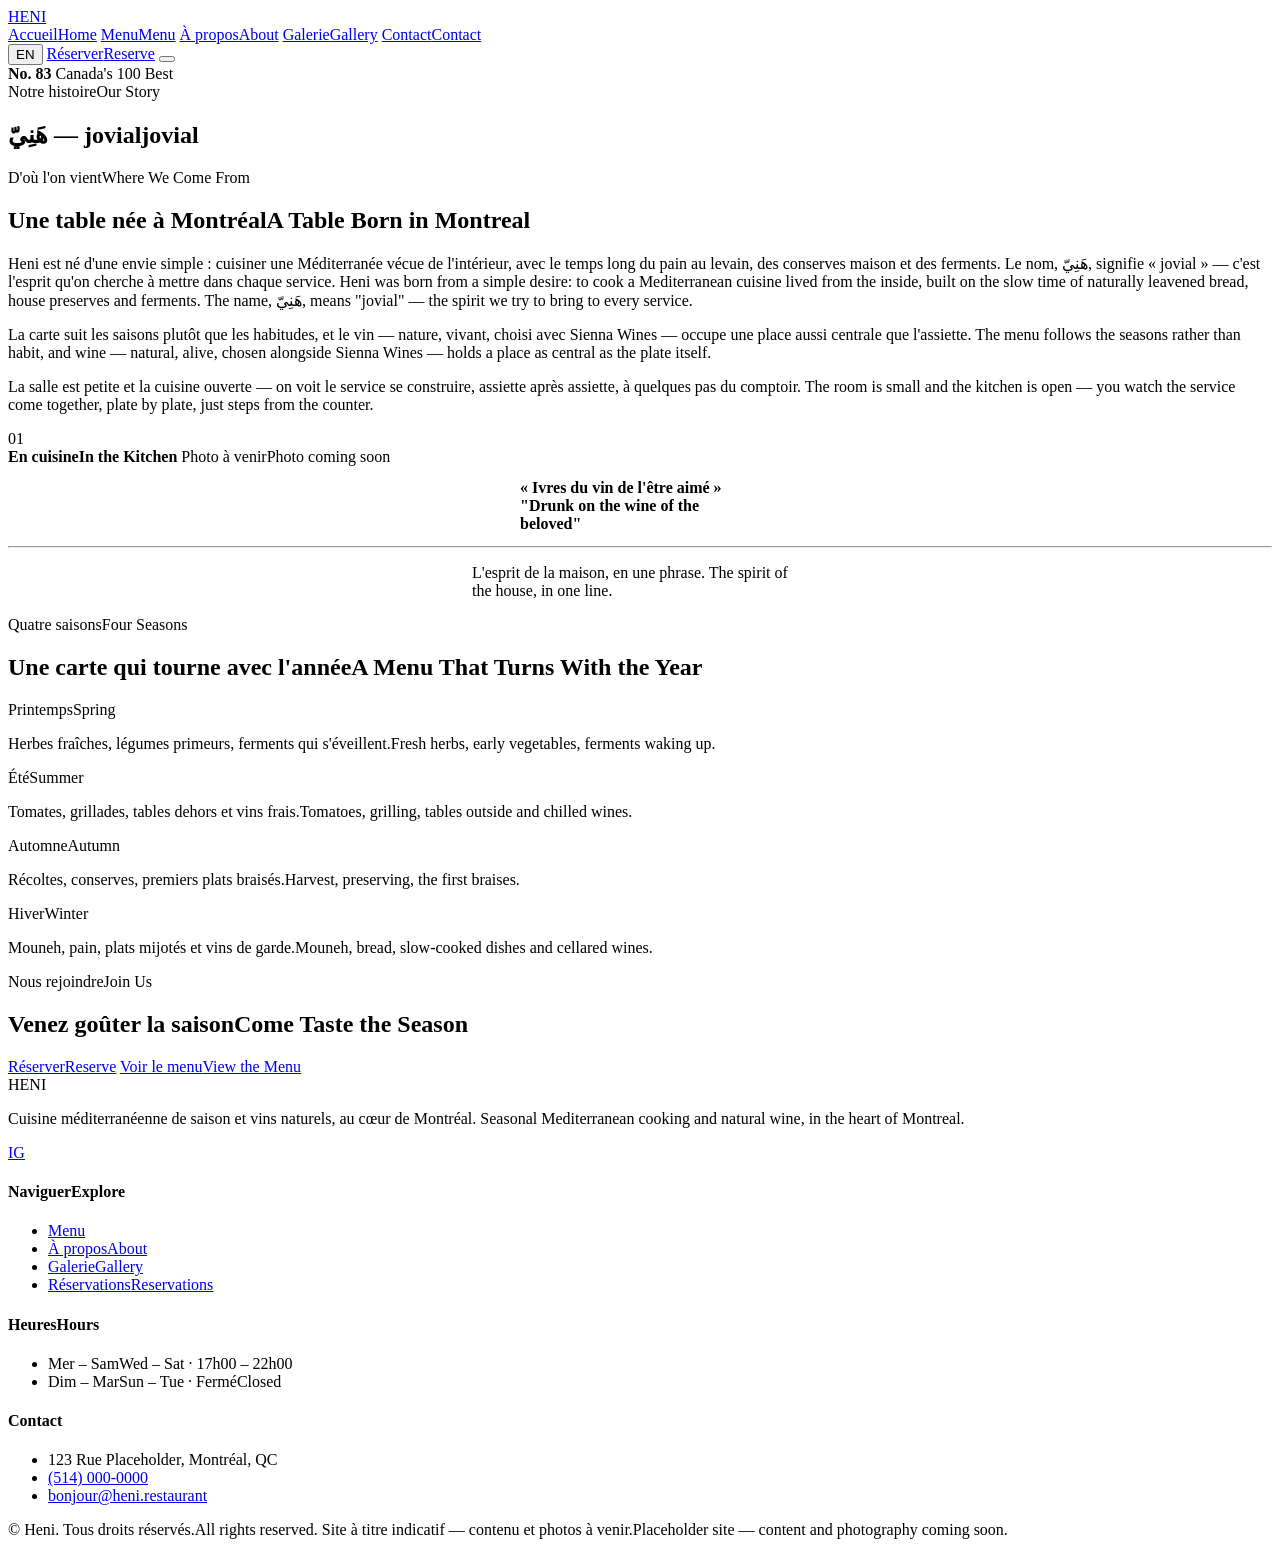
==== about.html @ fc8d8a22 "Add files via upload" ====
<!doctype html>
<html lang="fr">
<head>
  <meta charset="UTF-8" />
  <meta name="viewport" content="width=device-width, initial-scale=1" />
  <title>À propos — Heni</title>
  <meta name="description" content="L'histoire de Heni : &#x200E;هَنِيّ, jovial. Une cuisine méditerranéenne de saison née à Montréal." />
  <link rel="preconnect" href="https://fonts.googleapis.com" />
  <link rel="preconnect" href="https://fonts.gstatic.com" crossorigin />
  <link href="https://fonts.googleapis.com/css2?family=Bodoni+Moda:ital,wght@0,400;0,500;0,600;1,400&family=Jost:wght@300;400;500;600&display=swap" rel="stylesheet" />
  <link rel="stylesheet" href="assets/css/style.css" />
</head>
<body data-title-fr="À propos — Heni" data-title-en="About — Heni">

  <header class="site-header">
    <div class="container header-inner">
      <a href="index.html" class="logo">HENI</a>
      <nav class="main-nav" id="main-nav">
        <a href="index.html"><span class="t-fr">Accueil</span><span class="t-en">Home</span></a>
        <a href="menu.html"><span class="t-fr">Menu</span><span class="t-en">Menu</span></a>
        <a href="about.html" class="is-active"><span class="t-fr">À propos</span><span class="t-en">About</span></a>
        <a href="gallery.html"><span class="t-fr">Galerie</span><span class="t-en">Gallery</span></a>
        <a href="contact.html"><span class="t-fr">Contact</span><span class="t-en">Contact</span></a>
      </nav>
      <div class="header-actions">
        <button class="lang-toggle" id="lang-toggle" type="button">EN</button>
        <a href="reservations.html" class="btn btn-primary"><span class="t-fr">Réserver</span><span class="t-en">Reserve</span></a>
        <button class="nav-toggle" id="nav-toggle" type="button" aria-label="Menu" aria-expanded="false">
          <span></span><span></span><span></span>
        </button>
      </div>
    </div>
  </header>

  <main>
    <section class="section--dark section--tight" style="padding-top: calc(var(--header-h) + 2rem);">
      <div class="container section-head--center">
        <div class="badge-row">
          <span class="badge"><strong>No. 83</strong> Canada's 100 Best</span>
        </div>
        <span class="eyebrow"><span class="t-fr">Notre histoire</span><span class="t-en">Our Story</span></span>
        <h1>&#x200E;هَنِيّ — <span class="t-fr">jovial</span><span class="t-en">jovial</span></h1>
      </div>
    </section>

    <section class="section">
      <div class="container split">
        <div>
          <span class="eyebrow"><span class="t-fr">D'où l'on vient</span><span class="t-en">Where We Come From</span></span>
          <h2><span class="t-fr">Une table née à Montréal</span><span class="t-en">A Table Born in Montreal</span></h2>
          <p>
            <span class="t-fr">Heni est né d'une envie simple : cuisiner une Méditerranée vécue de l'intérieur, avec le temps long du pain au levain, des conserves maison et des ferments. Le nom, &#x200E;هَنِيّ, signifie « jovial » — c'est l'esprit qu'on cherche à mettre dans chaque service.</span>
            <span class="t-en">Heni was born from a simple desire: to cook a Mediterranean cuisine lived from the inside, built on the slow time of naturally leavened bread, house preserves and ferments. The name, &#x200E;هَنِيّ, means "jovial" — the spirit we try to bring to every service.</span>
          </p>
          <p>
            <span class="t-fr">La carte suit les saisons plutôt que les habitudes, et le vin — nature, vivant, choisi avec Sienna Wines — occupe une place aussi centrale que l'assiette.</span>
            <span class="t-en">The menu follows the seasons rather than habit, and wine — natural, alive, chosen alongside Sienna Wines — holds a place as central as the plate itself.</span>
          </p>
          <p>
            <span class="t-fr">La salle est petite et la cuisine ouverte — on voit le service se construire, assiette après assiette, à quelques pas du comptoir.</span>
            <span class="t-en">The room is small and the kitchen is open — you watch the service come together, plate by plate, just steps from the counter.</span>
          </p>
        </div>
        <div class="ph ph--green" style="--ph-ratio: 4/5;">
          <span class="ph-tag">01</span>
          <div class="ph-label">
            <strong><span class="t-fr">En cuisine</span><span class="t-en">In the Kitchen</span></strong>
            <span class="t-fr">Photo à venir</span><span class="t-en">Photo coming soon</span>
          </div>
        </div>
      </div>
    </section>

    <section class="section section--green">
      <div class="container section-head--center">
        <h2 style="font-size: var(--step-3); max-width: 30ch; margin-inline:auto;">
          <span class="t-fr">«&nbsp;Ivres du vin de l'être aimé&nbsp;»</span>
          <span class="t-en">"Drunk on the wine of the beloved"</span>
        </h2>
        <hr class="divider divider--center" />
        <p style="max-width: 42ch; margin-inline:auto; color: var(--color-text-on-dark-muted);">
          <span class="t-fr">L'esprit de la maison, en une phrase.</span>
          <span class="t-en">The spirit of the house, in one line.</span>
        </p>
      </div>
    </section>

    <section class="section">
      <div class="container">
        <div class="section-head section-head--center">
          <span class="eyebrow"><span class="t-fr">Quatre saisons</span><span class="t-en">Four Seasons</span></span>
          <h2><span class="t-fr">Une carte qui tourne avec l'année</span><span class="t-en">A Menu That Turns With the Year</span></h2>
        </div>
        <div class="grid grid-4">
          <div class="pillar">
            <span class="eyebrow"><span class="t-fr">Printemps</span><span class="t-en">Spring</span></span>
            <p class="menu-item-desc"><span class="t-fr">Herbes fraîches, légumes primeurs, ferments qui s'éveillent.</span><span class="t-en">Fresh herbs, early vegetables, ferments waking up.</span></p>
          </div>
          <div class="pillar">
            <span class="eyebrow"><span class="t-fr">Été</span><span class="t-en">Summer</span></span>
            <p class="menu-item-desc"><span class="t-fr">Tomates, grillades, tables dehors et vins frais.</span><span class="t-en">Tomatoes, grilling, tables outside and chilled wines.</span></p>
          </div>
          <div class="pillar">
            <span class="eyebrow"><span class="t-fr">Automne</span><span class="t-en">Autumn</span></span>
            <p class="menu-item-desc"><span class="t-fr">Récoltes, conserves, premiers plats braisés.</span><span class="t-en">Harvest, preserving, the first braises.</span></p>
          </div>
          <div class="pillar">
            <span class="eyebrow"><span class="t-fr">Hiver</span><span class="t-en">Winter</span></span>
            <p class="menu-item-desc"><span class="t-fr">Mouneh, pain, plats mijotés et vins de garde.</span><span class="t-en">Mouneh, bread, slow-cooked dishes and cellared wines.</span></p>
          </div>
        </div>
      </div>
    </section>

    <section class="section section--dark">
      <div class="container section-head--center">
        <span class="eyebrow"><span class="t-fr">Nous rejoindre</span><span class="t-en">Join Us</span></span>
        <h2><span class="t-fr">Venez goûter la saison</span><span class="t-en">Come Taste the Season</span></h2>
        <div class="hero-actions">
          <a href="reservations.html" class="btn btn-primary"><span class="t-fr">Réserver</span><span class="t-en">Reserve</span></a>
          <a href="menu.html" class="btn btn-outline"><span class="t-fr">Voir le menu</span><span class="t-en">View the Menu</span></a>
        </div>
      </div>
    </section>
  </main>

  <footer class="site-footer">
    <div class="container">
      <div class="footer-grid">
        <div>
          <div class="footer-logo">HENI</div>
          <p class="footer-tagline">
            <span class="t-fr">Cuisine méditerranéenne de saison et vins naturels, au cœur de Montréal.</span>
            <span class="t-en">Seasonal Mediterranean cooking and natural wine, in the heart of Montreal.</span>
          </p>
          <div class="social-row">
            <a href="https://instagram.com/heni.restaurant" target="_blank" rel="noopener" aria-label="Instagram">IG</a>
          </div>
        </div>
        <div class="footer-col">
          <h4><span class="t-fr">Naviguer</span><span class="t-en">Explore</span></h4>
          <ul>
            <li><a href="menu.html">Menu</a></li>
            <li><a href="about.html"><span class="t-fr">À propos</span><span class="t-en">About</span></a></li>
            <li><a href="gallery.html"><span class="t-fr">Galerie</span><span class="t-en">Gallery</span></a></li>
            <li><a href="reservations.html"><span class="t-fr">Réservations</span><span class="t-en">Reservations</span></a></li>
          </ul>
        </div>
        <div class="footer-col">
          <h4><span class="t-fr">Heures</span><span class="t-en">Hours</span></h4>
          <ul>
            <li><span class="t-fr">Mer – Sam</span><span class="t-en">Wed – Sat</span> · 17h00 – 22h00</li>
            <li><span class="t-fr">Dim – Mar</span><span class="t-en">Sun – Tue</span> · <span class="t-fr">Fermé</span><span class="t-en">Closed</span></li>
          </ul>
        </div>
        <div class="footer-col">
          <h4>Contact</h4>
          <ul>
            <li>123 Rue Placeholder, Montréal, QC</li>
            <li><a href="tel:+15140000000">(514) 000-0000</a></li>
            <li><a href="mailto:bonjour@heni.restaurant">bonjour@heni.restaurant</a></li>
          </ul>
        </div>
      </div>
      <div class="footer-bottom">
        <span>&copy; <span id="footer-year"></span> Heni. <span class="t-fr">Tous droits réservés.</span><span class="t-en">All rights reserved.</span></span>
        <span><span class="t-fr">Site à titre indicatif — contenu et photos à venir.</span><span class="t-en">Placeholder site — content and photography coming soon.</span></span>
      </div>
    </div>
  </footer>

  <script src="assets/js/main.js"></script>
</body>
</html>
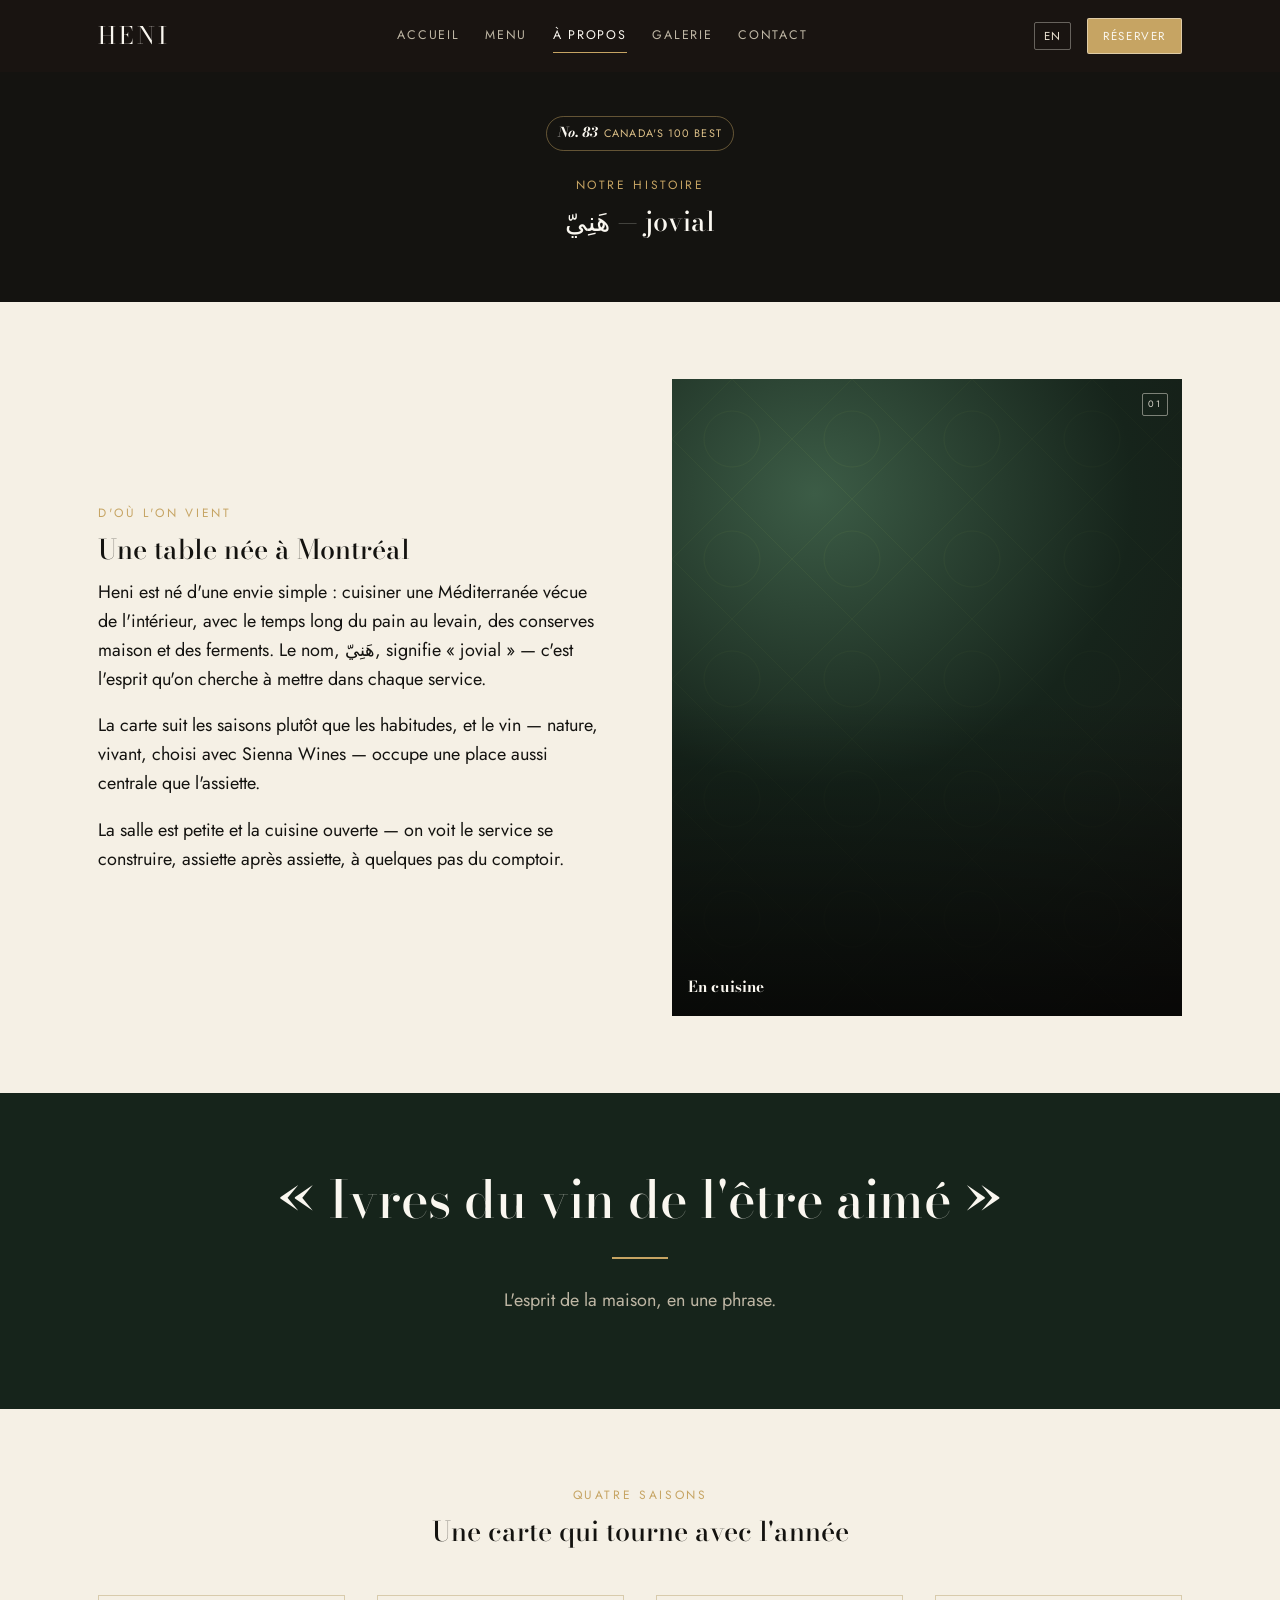
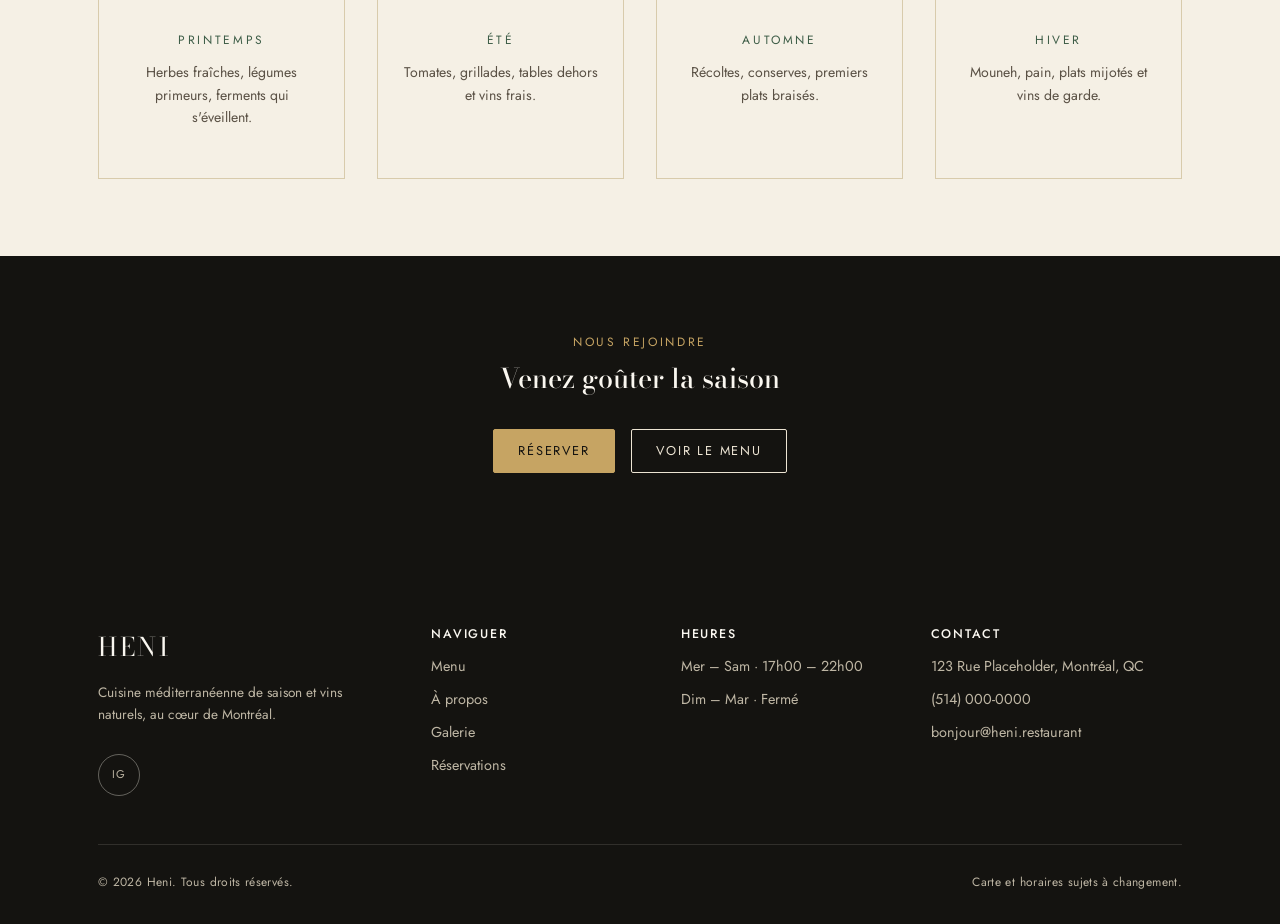
==== commit ed1db881: "Fix stylesheet path and wire real photography into every image slot The pages linked assets/css/styl" ====
--- a/about.html
+++ b/about.html
@@ -62,10 +62,13 @@
           </p>
         </div>
         <div class="ph ph--green" style="--ph-ratio: 4/5;">
+          <img src="assets/img/kitchen.jpg" alt="La cuisine ouverte de Heni"
+               data-alt-fr="La cuisine ouverte de Heni"
+               data-alt-en="The open kitchen at Heni"
+               loading="lazy" decoding="async" />
           <span class="ph-tag">01</span>
           <div class="ph-label">
             <strong><span class="t-fr">En cuisine</span><span class="t-en">In the Kitchen</span></strong>
-            <span class="t-fr">Photo à venir</span><span class="t-en">Photo coming soon</span>
           </div>
         </div>
       </div>
@@ -164,7 +167,7 @@
       </div>
       <div class="footer-bottom">
         <span>&copy; <span id="footer-year"></span> Heni. <span class="t-fr">Tous droits réservés.</span><span class="t-en">All rights reserved.</span></span>
-        <span><span class="t-fr">Site à titre indicatif — contenu et photos à venir.</span><span class="t-en">Placeholder site — content and photography coming soon.</span></span>
+        <span><span class="t-fr">Carte et horaires sujets à changement.</span><span class="t-en">Menu and hours subject to change.</span></span>
       </div>
     </div>
   </footer>
--- a/assets/css/style.css
+++ b/assets/css/style.css
@@ -0,0 +1,1023 @@
+/* ==========================================================================
+   HENI — Design tokens
+   ========================================================================== */
+
+:root {
+  /* Palette — dim, editorial, bottle-green and brass */
+  --color-ink: #141310;
+  --color-ink-soft: #201e19;
+  --color-green: #3c5c46;
+  --color-green-deep: #16241b;
+  --color-wood: #6b4a30;
+  --color-gold: #c6a463;
+  --color-gold-soft: #ddc088;
+  --color-sand: #ece4d3;
+  --color-sand-dim: #ddd0b3;
+  --color-cream: #f5f0e5;
+  --color-white: #faf7f0;
+
+  --color-text: var(--color-ink);
+  --color-text-muted: #5a5145;
+  --color-text-on-dark: var(--color-sand);
+  --color-text-on-dark-muted: #beb6a4;
+
+  --color-bg: var(--color-cream);
+  --color-border: #d8cbac;
+
+  /* Type */
+  --font-display: "Bodoni Moda", "Iowan Old Style", Georgia, serif;
+  --font-body: "Jost", "Segoe UI", Helvetica, Arial, sans-serif;
+
+  --step-0: clamp(1rem, 0.95rem + 0.25vw, 1.125rem);
+  --step-1: clamp(1.25rem, 1.15rem + 0.5vw, 1.5rem);
+  --step-2: clamp(1.75rem, 1.5rem + 1vw, 2.25rem);
+  --step-3: clamp(2.25rem, 1.8rem + 2vw, 3.25rem);
+  --step-4: clamp(3rem, 2.2rem + 3.5vw, 5rem);
+
+  /* Layout */
+  --container-max: 1180px;
+  --container-pad: clamp(1.25rem, 4vw, 3rem);
+  --header-h: 84px;
+  --radius: 2px;
+  --ease: cubic-bezier(0.22, 1, 0.36, 1);
+}
+
+/* ==========================================================================
+   Reset
+   ========================================================================== */
+
+*,
+*::before,
+*::after {
+  box-sizing: border-box;
+}
+
+html {
+  scroll-behavior: smooth;
+}
+
+body {
+  margin: 0;
+  background: var(--color-bg);
+  color: var(--color-text);
+  font-family: var(--font-body);
+  font-size: var(--step-0);
+  line-height: 1.6;
+  -webkit-font-smoothing: antialiased;
+}
+
+img {
+  max-width: 100%;
+  display: block;
+}
+
+a {
+  color: inherit;
+  text-decoration: none;
+}
+
+ul {
+  margin: 0;
+  padding: 0;
+  list-style: none;
+}
+
+h1, h2, h3, h4 {
+  font-family: var(--font-display);
+  font-weight: 500;
+  line-height: 1.15;
+  margin: 0 0 0.5em;
+  color: var(--color-ink);
+}
+
+p {
+  margin: 0 0 1em;
+}
+
+button {
+  font-family: inherit;
+  cursor: pointer;
+}
+
+.container {
+  max-width: var(--container-max);
+  margin-inline: auto;
+  padding-inline: var(--container-pad);
+}
+
+/* ==========================================================================
+   Bilingual toggle — French default, English on demand
+   ========================================================================== */
+
+html.lang-fr .t-en { display: none; }
+html.lang-en .t-fr { display: none; }
+
+/* ==========================================================================
+   Utility
+   ========================================================================== */
+
+.eyebrow {
+  display: block;
+  font-family: var(--font-body);
+  font-size: 0.75rem;
+  letter-spacing: 0.22em;
+  text-transform: uppercase;
+  color: var(--color-gold);
+  margin-bottom: 0.9em;
+}
+
+.section {
+  padding-block: clamp(3.5rem, 6vw, 7rem);
+}
+
+.section--tight {
+  padding-block: clamp(2.5rem, 4vw, 4.5rem);
+}
+
+.section--dark {
+  background: var(--color-ink);
+  color: var(--color-text-on-dark);
+}
+
+.section--dark h1,
+.section--dark h2,
+.section--dark h3 {
+  color: var(--color-white);
+}
+
+.section--green {
+  background: var(--color-green-deep);
+  color: var(--color-text-on-dark);
+}
+
+.section--green h1,
+.section--green h2,
+.section--green h3 {
+  color: var(--color-white);
+}
+
+.section-head {
+  max-width: 640px;
+  margin-bottom: clamp(2rem, 4vw, 3rem);
+}
+
+.section-head--center {
+  margin-inline: auto;
+  text-align: center;
+}
+
+.divider {
+  width: 56px;
+  height: 2px;
+  background: var(--color-gold);
+  border: none;
+  margin: 1.5em 0;
+}
+
+.divider--center {
+  margin-inline: auto;
+}
+
+/* ==========================================================================
+   Buttons
+   ========================================================================== */
+
+.btn {
+  display: inline-flex;
+  align-items: center;
+  gap: 0.6em;
+  padding: 0.85em 1.9em;
+  font-family: var(--font-body);
+  font-size: 0.8rem;
+  letter-spacing: 0.14em;
+  text-transform: uppercase;
+  border: 1px solid currentColor;
+  border-radius: var(--radius);
+  transition: background var(--ease) 0.25s, color var(--ease) 0.25s, border-color var(--ease) 0.25s;
+  white-space: nowrap;
+}
+
+.btn-primary {
+  background: var(--color-gold);
+  border-color: var(--color-gold);
+  color: var(--color-ink);
+}
+
+.btn-primary:hover {
+  background: transparent;
+  color: var(--color-gold);
+}
+
+.section--dark .btn-primary,
+.section--green .btn-primary {
+  color: var(--color-ink);
+}
+
+.section--dark .btn-primary:hover,
+.section--green .btn-primary:hover {
+  color: var(--color-gold);
+}
+
+.btn-outline {
+  background: transparent;
+  color: inherit;
+}
+
+.btn-outline:hover {
+  background: currentColor;
+  color: var(--color-bg);
+}
+
+.btn-block {
+  width: 100%;
+  justify-content: center;
+}
+
+/* ==========================================================================
+   Header
+   ========================================================================== */
+
+.site-header {
+  position: fixed;
+  inset-block-start: 0;
+  inset-inline: 0;
+  z-index: 100;
+  height: var(--header-h);
+  display: flex;
+  align-items: center;
+  background: transparent;
+  transition: background var(--ease) 0.35s, box-shadow var(--ease) 0.35s, height var(--ease) 0.3s;
+}
+
+.site-header.is-scrolled,
+.site-header.is-open {
+  background: rgba(27, 21, 18, 0.96);
+  -webkit-backdrop-filter: blur(6px);
+  backdrop-filter: blur(6px);
+  height: 72px;
+  box-shadow: 0 8px 24px rgba(0, 0, 0, 0.18);
+}
+
+body:not(.is-home) .site-header {
+  background: rgba(27, 21, 18, 0.96);
+  height: 72px;
+}
+
+.header-inner {
+  display: flex;
+  align-items: center;
+  justify-content: space-between;
+  gap: 1.5rem;
+  width: 100%;
+}
+
+.logo {
+  font-family: var(--font-display);
+  font-size: 1.5rem;
+  letter-spacing: 0.14em;
+  color: var(--color-white);
+}
+
+.logo span {
+  color: var(--color-gold);
+}
+
+.main-nav {
+  display: flex;
+  align-items: center;
+  gap: clamp(1.1rem, 2vw, 2.1rem);
+}
+
+.main-nav a {
+  position: relative;
+  font-size: 0.78rem;
+  letter-spacing: 0.14em;
+  text-transform: uppercase;
+  color: var(--color-text-on-dark-muted);
+  padding-block: 0.4em;
+  transition: color var(--ease) 0.25s;
+}
+
+.main-nav a:hover,
+.main-nav a.is-active {
+  color: var(--color-white);
+}
+
+.main-nav a.is-active::after {
+  content: "";
+  position: absolute;
+  left: 0;
+  right: 0;
+  bottom: -2px;
+  height: 1px;
+  background: var(--color-gold);
+}
+
+.header-actions {
+  display: flex;
+  align-items: center;
+  gap: 1rem;
+}
+
+.lang-toggle {
+  background: transparent;
+  border: 1px solid rgba(250, 245, 234, 0.35);
+  color: var(--color-text-on-dark);
+  font-size: 0.72rem;
+  letter-spacing: 0.12em;
+  padding: 0.45em 0.75em;
+  border-radius: var(--radius);
+  transition: border-color var(--ease) 0.25s, color var(--ease) 0.25s;
+}
+
+.lang-toggle:hover {
+  border-color: var(--color-gold);
+  color: var(--color-gold);
+}
+
+.header-actions .btn {
+  color: var(--color-white);
+  border-color: rgba(250, 245, 234, 0.5);
+  font-size: 0.72rem;
+  padding: 0.65em 1.3em;
+}
+
+.header-actions .btn:hover {
+  background: var(--color-gold);
+  border-color: var(--color-gold);
+  color: var(--color-ink);
+}
+
+.nav-toggle {
+  display: none;
+  flex-direction: column;
+  justify-content: center;
+  gap: 5px;
+  width: 32px;
+  height: 32px;
+  background: none;
+  border: none;
+  padding: 0;
+}
+
+.nav-toggle span {
+  display: block;
+  height: 1px;
+  background: var(--color-white);
+  transition: transform var(--ease) 0.3s, opacity var(--ease) 0.3s;
+}
+
+/* ==========================================================================
+   Hero
+   ========================================================================== */
+
+.hero {
+  position: relative;
+  min-height: 100vh;
+  display: flex;
+  align-items: center;
+  color: var(--color-white);
+  overflow: hidden;
+  background: var(--color-ink);
+}
+
+/* Hero photograph, with a scrim so the type stays readable over it */
+.hero-media {
+  position: absolute;
+  inset: 0;
+  z-index: 0;
+  overflow: hidden;
+}
+
+.hero-media img {
+  width: 100%;
+  height: 100%;
+  object-fit: cover;
+  opacity: 0;
+  transform: scale(1.06);
+  transition: opacity var(--ease) 1.2s, transform var(--ease) 8s;
+}
+
+.hero-media img.is-loaded {
+  opacity: 1;
+  transform: scale(1);
+}
+
+.hero-media::after {
+  content: "";
+  position: absolute;
+  inset: 0;
+  background:
+    linear-gradient(180deg, rgba(20, 19, 16, 0.75) 0%, rgba(20, 19, 16, 0.35) 35%, rgba(20, 19, 16, 0.85) 100%),
+    radial-gradient(90% 70% at 50% 45%, rgba(20, 19, 16, 0.15) 0%, rgba(20, 19, 16, 0.7) 100%);
+}
+
+.hero-inner {
+  position: relative;
+  z-index: 2;
+  width: 100%;
+  padding-block: calc(var(--header-h) + 2rem) 4rem;
+  text-align: center;
+  display: flex;
+  flex-direction: column;
+  align-items: center;
+}
+
+.hero .eyebrow {
+  color: var(--color-gold-soft);
+}
+
+.hero h1 {
+  color: var(--color-white);
+  font-size: var(--step-4);
+  letter-spacing: 0.02em;
+  max-width: 16ch;
+}
+
+.hero-lede {
+  max-width: 46ch;
+  font-size: var(--step-1);
+  color: var(--color-text-on-dark-muted);
+  margin-top: 0.6em;
+}
+
+.hero-actions {
+  display: flex;
+  flex-wrap: wrap;
+  justify-content: center;
+  gap: 1rem;
+  margin-top: 2.2rem;
+}
+
+.hero-scroll {
+  position: absolute;
+  bottom: 2.2rem;
+  left: 50%;
+  transform: translateX(-50%);
+  z-index: 2;
+  font-size: 0.7rem;
+  letter-spacing: 0.2em;
+  text-transform: uppercase;
+  color: var(--color-text-on-dark-muted);
+  display: flex;
+  flex-direction: column;
+  align-items: center;
+  gap: 0.6rem;
+}
+
+.hero-scroll::after {
+  content: "";
+  width: 1px;
+  height: 40px;
+  background: linear-gradient(var(--color-gold), transparent);
+  animation: scrollpulse 2.2s ease-in-out infinite;
+}
+
+@keyframes scrollpulse {
+  0% { opacity: 0.2; }
+  50% { opacity: 1; }
+  100% { opacity: 0.2; }
+}
+
+/* ==========================================================================
+   Accolade badge
+   ========================================================================== */
+
+.badge-row {
+  display: flex;
+  flex-wrap: wrap;
+  justify-content: center;
+  gap: 0.7rem;
+  margin-bottom: 1.6rem;
+}
+
+.badge {
+  display: inline-flex;
+  align-items: center;
+  gap: 0.55em;
+  padding: 0.5em 1em;
+  font-size: 0.68rem;
+  letter-spacing: 0.1em;
+  text-transform: uppercase;
+  color: var(--color-gold-soft);
+  border: 1px solid rgba(198, 164, 99, 0.45);
+  border-radius: 999px;
+}
+
+.badge strong {
+  font-family: var(--font-display);
+  font-style: italic;
+  font-size: 0.85rem;
+  letter-spacing: 0;
+  text-transform: none;
+  color: var(--color-white);
+}
+
+/* ==========================================================================
+   Photography — real photos drop into assets/img/ and layer over the
+   gradient block, which stays behind as a fallback if a file is missing
+   ========================================================================== */
+
+.ph {
+  position: relative;
+  overflow: hidden;
+  background: radial-gradient(130% 95% at 28% 18%, var(--color-green) 0%, var(--color-green-deep) 48%, var(--color-ink) 100%);
+  color: var(--color-sand-dim);
+  aspect-ratio: var(--ph-ratio, 4 / 5);
+  min-height: 160px;
+}
+
+.ph::before {
+  content: "";
+  position: absolute;
+  inset: 0;
+  opacity: 0.32;
+  mix-blend-mode: overlay;
+  background-image: url("data:image/svg+xml,%3Csvg xmlns='http://www.w3.org/2000/svg' width='120' height='120' viewBox='0 0 120 120'%3E%3Cg fill='none' stroke='%23ddc088' stroke-width='0.6'%3E%3Cpath d='M60 0 L120 60 L60 120 L0 60 Z'/%3E%3Ccircle cx='60' cy='60' r='28'/%3E%3C/g%3E%3C/svg%3E");
+  background-size: 120px 120px;
+}
+
+.ph::after {
+  content: "";
+  position: absolute;
+  inset: 0;
+  background: linear-gradient(0deg, rgba(0,0,0,0.6) 0%, rgba(0,0,0,0) 50%);
+}
+
+/* The photo itself — covers the gradient once it loads */
+.ph img {
+  position: absolute;
+  inset: 0;
+  width: 100%;
+  height: 100%;
+  object-fit: cover;
+  opacity: 0;
+  transition: opacity var(--ease) 0.7s, transform var(--ease) 0.9s;
+}
+
+.ph img.is-loaded {
+  opacity: 1;
+}
+
+/* Once a real photo is in, drop the decorative texture behind it */
+.ph.has-photo::before {
+  display: none;
+}
+
+/* Slow zoom on hover, gallery and grid tiles only */
+.gallery-grid .ph:hover img.is-loaded,
+.grid .ph:hover img.is-loaded {
+  transform: scale(1.04);
+}
+
+.ph--green { background: radial-gradient(130% 95% at 28% 18%, var(--color-green) 0%, var(--color-green-deep) 48%, var(--color-ink) 100%); }
+.ph--gold { background: radial-gradient(130% 95% at 30% 20%, var(--color-gold) 0%, var(--color-ink-soft) 50%, var(--color-ink) 100%); }
+.ph--ink { background: radial-gradient(130% 95% at 70% 75%, var(--color-ink-soft) 0%, var(--color-ink) 55%, #000 100%); }
+.ph--wood { background: radial-gradient(130% 95% at 30% 20%, var(--color-wood) 0%, var(--color-ink-soft) 50%, var(--color-ink) 100%); }
+
+.ph-label {
+  position: absolute;
+  left: 1rem;
+  right: 1rem;
+  bottom: 0.9rem;
+  z-index: 2;
+  font-size: 0.66rem;
+  letter-spacing: 0.1em;
+  text-transform: uppercase;
+  color: rgba(250, 245, 234, 0.85);
+}
+
+.ph-label strong {
+  display: block;
+  font-family: var(--font-display);
+  font-size: 0.95rem;
+  letter-spacing: 0.01em;
+  text-transform: none;
+  color: var(--color-white);
+  margin-bottom: 0.15em;
+}
+
+.ph-tag {
+  position: absolute;
+  top: 0.9rem;
+  right: 0.9rem;
+  z-index: 2;
+  font-size: 0.58rem;
+  letter-spacing: 0.14em;
+  text-transform: uppercase;
+  padding: 0.3em 0.6em;
+  border: 1px solid rgba(250, 245, 234, 0.45);
+  color: rgba(250, 245, 234, 0.85);
+  border-radius: var(--radius);
+}
+
+/* ==========================================================================
+   Grids & cards
+   ========================================================================== */
+
+.grid {
+  display: grid;
+  gap: clamp(1.25rem, 2.5vw, 2.5rem);
+}
+
+.grid-2 { grid-template-columns: repeat(2, 1fr); }
+.grid-3 { grid-template-columns: repeat(3, 1fr); }
+.grid-4 { grid-template-columns: repeat(4, 1fr); }
+
+.split {
+  display: grid;
+  grid-template-columns: 1fr 1fr;
+  gap: clamp(2rem, 5vw, 5rem);
+  align-items: center;
+}
+
+.card {
+  display: flex;
+  flex-direction: column;
+  gap: 1.1rem;
+}
+
+.card h3 {
+  font-size: var(--step-1);
+}
+
+.pillar {
+  text-align: center;
+  padding: 2.2rem 1.5rem;
+  border: 1px solid var(--color-border);
+}
+
+.pillar .eyebrow {
+  color: var(--color-green);
+}
+
+/* ==========================================================================
+   Menu
+   ========================================================================== */
+
+.menu-nav {
+  display: flex;
+  flex-wrap: wrap;
+  gap: 0.75rem 1.5rem;
+  margin-bottom: 3rem;
+  padding-bottom: 1.5rem;
+  border-bottom: 1px solid var(--color-border);
+}
+
+.menu-nav a {
+  font-size: 0.75rem;
+  letter-spacing: 0.14em;
+  text-transform: uppercase;
+  color: var(--color-text-muted);
+  transition: color var(--ease) 0.2s;
+}
+
+.menu-nav a:hover {
+  color: var(--color-green);
+}
+
+.menu-group {
+  margin-bottom: clamp(2.5rem, 5vw, 4rem);
+  scroll-margin-top: 100px;
+}
+
+.menu-group-title {
+  display: flex;
+  align-items: baseline;
+  gap: 1rem;
+  margin-bottom: 1.8rem;
+}
+
+.menu-group-title h2 {
+  margin: 0;
+}
+
+.menu-group-title::after {
+  content: "";
+  flex: 1;
+  height: 1px;
+  background: var(--color-border);
+}
+
+.menu-items {
+  display: grid;
+  gap: 1.6rem;
+}
+
+.menu-item {
+  display: flex;
+  justify-content: space-between;
+  gap: 1.5rem;
+}
+
+.menu-item-name {
+  display: flex;
+  align-items: baseline;
+  gap: 0.6rem;
+  font-family: var(--font-display);
+  font-size: 1.1rem;
+  color: var(--color-ink);
+}
+
+.menu-item-tag {
+  font-family: var(--font-body);
+  font-size: 0.62rem;
+  letter-spacing: 0.08em;
+  text-transform: uppercase;
+  color: var(--color-green);
+  border: 1px solid var(--color-green);
+  padding: 0.15em 0.45em;
+  border-radius: var(--radius);
+}
+
+.menu-item-desc {
+  font-size: 0.88rem;
+  color: var(--color-text-muted);
+  margin-top: 0.35em;
+  max-width: 52ch;
+}
+
+.menu-item-price {
+  font-family: var(--font-display);
+  font-size: 1.05rem;
+  color: var(--color-green);
+  white-space: nowrap;
+}
+
+.menu-note {
+  margin-top: 3rem;
+  padding-top: 2rem;
+  border-top: 1px solid var(--color-border);
+  font-size: 0.85rem;
+  color: var(--color-text-muted);
+}
+
+/* ==========================================================================
+   Gallery
+   ========================================================================== */
+
+.gallery-grid {
+  display: grid;
+  grid-template-columns: repeat(4, 1fr);
+  grid-auto-rows: 220px;
+  gap: 0.6rem;
+}
+
+.gallery-grid .ph {
+  aspect-ratio: auto;
+  height: 100%;
+}
+
+.g-tall { grid-row: span 2; }
+.g-wide { grid-column: span 2; }
+
+/* ==========================================================================
+   Forms
+   ========================================================================== */
+
+.field {
+  margin-bottom: 1.4rem;
+  text-align: left;
+}
+
+.field label {
+  display: block;
+  font-size: 0.72rem;
+  letter-spacing: 0.12em;
+  text-transform: uppercase;
+  color: var(--color-text-muted);
+  margin-bottom: 0.5em;
+}
+
+.field input,
+.field select,
+.field textarea {
+  width: 100%;
+  padding: 0.85em 1em;
+  font-family: var(--font-body);
+  font-size: 0.95rem;
+  background: var(--color-white);
+  border: 1px solid var(--color-border);
+  border-radius: var(--radius);
+  color: var(--color-text);
+}
+
+.field input:focus,
+.field select:focus,
+.field textarea:focus {
+  outline: none;
+  border-color: var(--color-green);
+}
+
+.field-row {
+  display: grid;
+  grid-template-columns: 1fr 1fr;
+  gap: 1.25rem;
+}
+
+/* ==========================================================================
+   Info blocks (contact / hours)
+   ========================================================================== */
+
+.info-list {
+  display: grid;
+  gap: 1.6rem;
+}
+
+.info-list dt {
+  font-size: 0.72rem;
+  letter-spacing: 0.14em;
+  text-transform: uppercase;
+  color: var(--color-gold);
+  margin-bottom: 0.4em;
+}
+
+.info-list dd {
+  margin: 0;
+  font-family: var(--font-display);
+  font-size: 1.15rem;
+}
+
+.info-list dd small {
+  display: block;
+  font-family: var(--font-body);
+  font-size: 0.85rem;
+  color: var(--color-text-on-dark-muted);
+  margin-top: 0.3em;
+}
+
+.social-row {
+  display: flex;
+  gap: 1rem;
+  margin-top: 1.8rem;
+}
+
+.social-row a {
+  width: 42px;
+  height: 42px;
+  display: flex;
+  align-items: center;
+  justify-content: center;
+  border: 1px solid rgba(250, 245, 234, 0.35);
+  border-radius: 50%;
+  font-size: 0.7rem;
+  letter-spacing: 0.05em;
+  transition: border-color var(--ease) 0.25s, color var(--ease) 0.25s;
+}
+
+.social-row a:hover {
+  border-color: var(--color-gold);
+  color: var(--color-gold);
+}
+
+/* ==========================================================================
+   Reservation summary card
+   ========================================================================== */
+
+.res-card {
+  background: var(--color-white);
+  border: 1px solid var(--color-border);
+  padding: clamp(1.75rem, 4vw, 3rem);
+}
+
+.res-steps {
+  display: grid;
+  gap: 1.5rem;
+  margin-block: 2rem;
+}
+
+.res-step {
+  display: flex;
+  gap: 1.1rem;
+}
+
+.res-step-num {
+  flex: none;
+  width: 34px;
+  height: 34px;
+  display: flex;
+  align-items: center;
+  justify-content: center;
+  border: 1px solid var(--color-gold);
+  color: var(--color-green);
+  font-family: var(--font-display);
+  font-size: 0.95rem;
+  border-radius: 50%;
+}
+
+.callout {
+  border: 1px dashed var(--color-gold);
+  padding: 1.1rem 1.3rem;
+  font-size: 0.85rem;
+  color: var(--color-text-muted);
+  background: var(--color-sand);
+}
+
+/* ==========================================================================
+   Footer
+   ========================================================================== */
+
+.site-footer {
+  background: var(--color-ink);
+  color: var(--color-text-on-dark-muted);
+  padding-block: clamp(3rem, 6vw, 5rem) 2rem;
+}
+
+.footer-grid {
+  display: grid;
+  grid-template-columns: 1.4fr 1fr 1fr 1.2fr;
+  gap: 2.5rem;
+  padding-bottom: 3rem;
+  border-bottom: 1px solid rgba(250, 245, 234, 0.12);
+}
+
+.footer-logo {
+  font-family: var(--font-display);
+  font-size: 1.6rem;
+  color: var(--color-white);
+  letter-spacing: 0.1em;
+}
+
+.footer-tagline {
+  margin-top: 0.9rem;
+  font-size: 0.85rem;
+  max-width: 32ch;
+}
+
+.footer-col h4 {
+  color: var(--color-white);
+  font-size: 0.78rem;
+  letter-spacing: 0.14em;
+  text-transform: uppercase;
+  font-family: var(--font-body);
+  margin-bottom: 1.1em;
+}
+
+.footer-col li {
+  margin-bottom: 0.7em;
+  font-size: 0.9rem;
+}
+
+.footer-col a:hover {
+  color: var(--color-gold);
+}
+
+.footer-bottom {
+  display: flex;
+  justify-content: space-between;
+  align-items: center;
+  flex-wrap: wrap;
+  gap: 1rem;
+  padding-top: 1.75rem;
+  font-size: 0.75rem;
+  letter-spacing: 0.03em;
+}
+
+/* ==========================================================================
+   Responsive
+   ========================================================================== */
+
+@media (max-width: 960px) {
+  .main-nav { display: none; }
+
+  .nav-toggle { display: flex; }
+
+  .site-header.is-open .main-nav {
+    display: flex;
+    position: fixed;
+    inset: 72px 0 0 0;
+    height: calc(100vh - 72px);
+    background: var(--color-ink);
+    flex-direction: column;
+    justify-content: center;
+    align-items: center;
+    gap: 2rem;
+  }
+
+  .site-header.is-open .main-nav a {
+    font-size: 1rem;
+  }
+
+  .site-header.is-open .nav-toggle span:nth-child(1) { transform: translateY(6px) rotate(45deg); }
+  .site-header.is-open .nav-toggle span:nth-child(2) { opacity: 0; }
+  .site-header.is-open .nav-toggle span:nth-child(3) { transform: translateY(-6px) rotate(-45deg); }
+
+  .split { grid-template-columns: 1fr; }
+  .grid-2 { grid-template-columns: 1fr; }
+  .grid-3 { grid-template-columns: repeat(2, 1fr); }
+  .grid-4 { grid-template-columns: repeat(2, 1fr); }
+
+  .footer-grid { grid-template-columns: 1fr 1fr; }
+
+  .gallery-grid { grid-template-columns: repeat(2, 1fr); grid-auto-rows: 200px; }
+  .g-wide { grid-column: span 2; }
+}
+
+@media (max-width: 640px) {
+  .grid-3, .grid-4 { grid-template-columns: 1fr; }
+  .footer-grid { grid-template-columns: 1fr; gap: 2rem; }
+  .field-row { grid-template-columns: 1fr; }
+  .menu-item { flex-direction: column; gap: 0.3rem; }
+  .gallery-grid { grid-template-columns: 1fr; }
+  .g-wide, .g-tall { grid-column: auto; grid-row: auto; }
+}
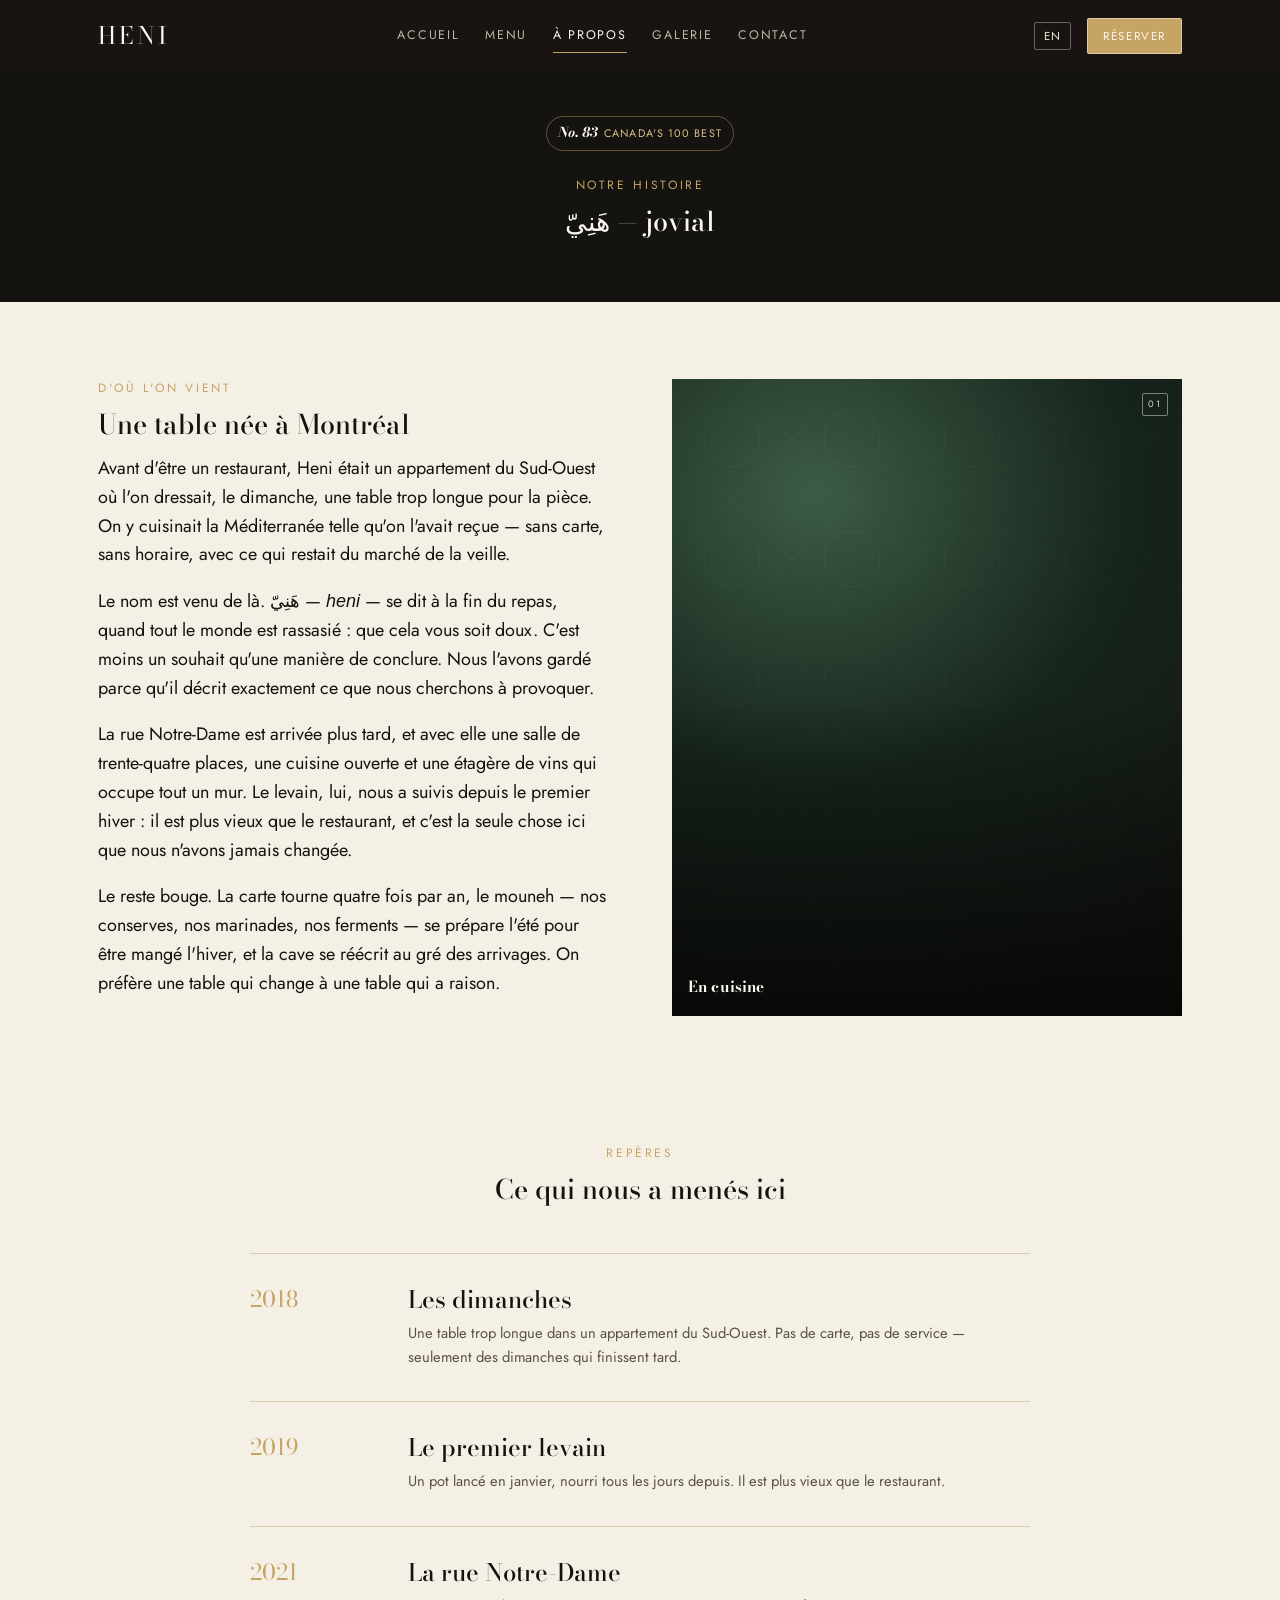
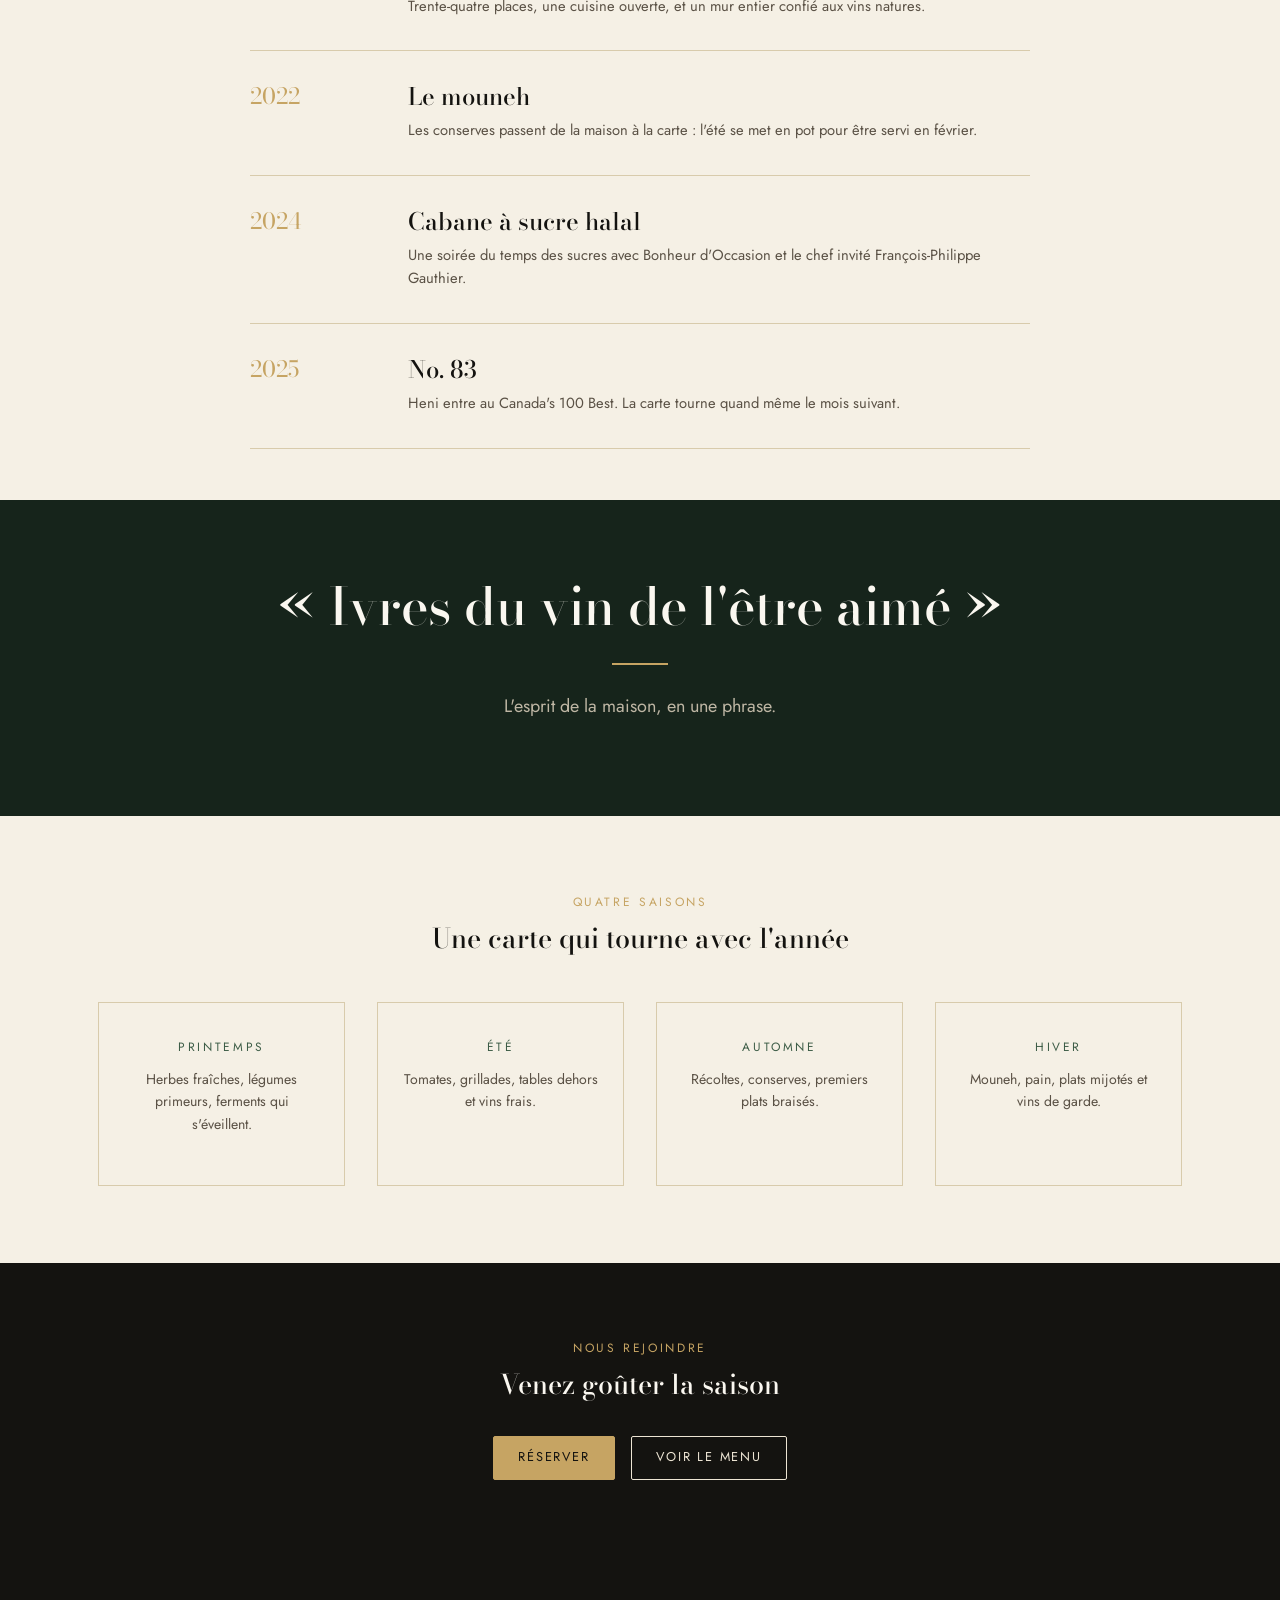
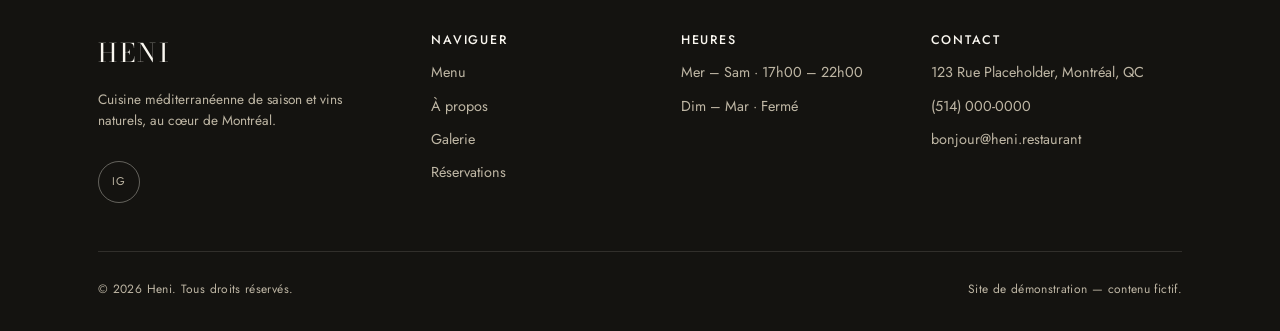
==== commit 91ed2f44: "Write the restaurant's story and mark the site as a demonstration Add invented brand copy for the de" ====
--- a/about.html
+++ b/about.html
@@ -49,16 +49,20 @@
           <span class="eyebrow"><span class="t-fr">D'où l'on vient</span><span class="t-en">Where We Come From</span></span>
           <h2><span class="t-fr">Une table née à Montréal</span><span class="t-en">A Table Born in Montreal</span></h2>
           <p>
-            <span class="t-fr">Heni est né d'une envie simple : cuisiner une Méditerranée vécue de l'intérieur, avec le temps long du pain au levain, des conserves maison et des ferments. Le nom, &#x200E;هَنِيّ, signifie « jovial » — c'est l'esprit qu'on cherche à mettre dans chaque service.</span>
-            <span class="t-en">Heni was born from a simple desire: to cook a Mediterranean cuisine lived from the inside, built on the slow time of naturally leavened bread, house preserves and ferments. The name, &#x200E;هَنِيّ, means "jovial" — the spirit we try to bring to every service.</span>
-          </p>
-          <p>
-            <span class="t-fr">La carte suit les saisons plutôt que les habitudes, et le vin — nature, vivant, choisi avec Sienna Wines — occupe une place aussi centrale que l'assiette.</span>
-            <span class="t-en">The menu follows the seasons rather than habit, and wine — natural, alive, chosen alongside Sienna Wines — holds a place as central as the plate itself.</span>
-          </p>
-          <p>
-            <span class="t-fr">La salle est petite et la cuisine ouverte — on voit le service se construire, assiette après assiette, à quelques pas du comptoir.</span>
-            <span class="t-en">The room is small and the kitchen is open — you watch the service come together, plate by plate, just steps from the counter.</span>
+            <span class="t-fr">Avant d'être un restaurant, Heni était un appartement du Sud-Ouest où l'on dressait, le dimanche, une table trop longue pour la pièce. On y cuisinait la Méditerranée telle qu'on l'avait reçue — sans carte, sans horaire, avec ce qui restait du marché de la veille.</span>
+            <span class="t-en">Before it was a restaurant, Heni was an apartment in the Sud-Ouest where, on Sundays, we set a table too long for the room. We cooked the Mediterranean as it had been handed to us — no menu, no set hour, with whatever was left from the previous day's market.</span>
+          </p>
+          <p>
+            <span class="t-fr">Le nom est venu de là. &#x200E;هَنِيّ — <em>heni</em> — se dit à la fin du repas, quand tout le monde est rassasié : que cela vous soit doux. C'est moins un souhait qu'une manière de conclure. Nous l'avons gardé parce qu'il décrit exactement ce que nous cherchons à provoquer.</span>
+            <span class="t-en">The name came from there. &#x200E;هَنِيّ — <em>heni</em> — is said at the end of a meal, once everyone has had enough: may it sit sweetly with you. Less a wish than a way of closing. We kept it because it describes precisely what we are trying to produce.</span>
+          </p>
+          <p>
+            <span class="t-fr">La rue Notre-Dame est arrivée plus tard, et avec elle une salle de trente-quatre places, une cuisine ouverte et une étagère de vins qui occupe tout un mur. Le levain, lui, nous a suivis depuis le premier hiver : il est plus vieux que le restaurant, et c'est la seule chose ici que nous n'avons jamais changée.</span>
+            <span class="t-en">Notre-Dame Street came later, and with it a thirty-four seat room, an open kitchen, and a wine shelf that takes up an entire wall. The levain followed us from that first winter: it is older than the restaurant, and it is the one thing here we have never changed.</span>
+          </p>
+          <p>
+            <span class="t-fr">Le reste bouge. La carte tourne quatre fois par an, le mouneh — nos conserves, nos marinades, nos ferments — se prépare l'été pour être mangé l'hiver, et la cave se réécrit au gré des arrivages. On préfère une table qui change à une table qui a raison.</span>
+            <span class="t-en">Everything else moves. The menu turns four times a year, the mouneh — our preserves, pickles and ferments — is put up in summer to be eaten in winter, and the cellar rewrites itself with each delivery. We would rather run a table that changes than a table that is right.</span>
           </p>
         </div>
         <div class="ph ph--green" style="--ph-ratio: 4/5;">
@@ -69,6 +73,59 @@
           <span class="ph-tag">01</span>
           <div class="ph-label">
             <strong><span class="t-fr">En cuisine</span><span class="t-en">In the Kitchen</span></strong>
+          </div>
+        </div>
+      </div>
+    </section>
+
+    <section class="section section--tight">
+      <div class="container">
+        <div class="section-head section-head--center">
+          <span class="eyebrow"><span class="t-fr">Repères</span><span class="t-en">Milestones</span></span>
+          <h2><span class="t-fr">Ce qui nous a menés ici</span><span class="t-en">What Brought Us Here</span></h2>
+        </div>
+        <div class="timeline">
+          <div class="timeline-item">
+            <div class="timeline-year">2018</div>
+            <div class="timeline-body">
+              <h3><span class="t-fr">Les dimanches</span><span class="t-en">Sundays</span></h3>
+              <p><span class="t-fr">Une table trop longue dans un appartement du Sud-Ouest. Pas de carte, pas de service — seulement des dimanches qui finissent tard.</span><span class="t-en">A table too long for an apartment in the Sud-Ouest. No menu, no service — only Sundays that ended late.</span></p>
+            </div>
+          </div>
+          <div class="timeline-item">
+            <div class="timeline-year">2019</div>
+            <div class="timeline-body">
+              <h3><span class="t-fr">Le premier levain</span><span class="t-en">The First Levain</span></h3>
+              <p><span class="t-fr">Un pot lancé en janvier, nourri tous les jours depuis. Il est plus vieux que le restaurant.</span><span class="t-en">A jar started in January, fed every day since. It is older than the restaurant.</span></p>
+            </div>
+          </div>
+          <div class="timeline-item">
+            <div class="timeline-year">2021</div>
+            <div class="timeline-body">
+              <h3><span class="t-fr">La rue Notre-Dame</span><span class="t-en">Notre-Dame Street</span></h3>
+              <p><span class="t-fr">Trente-quatre places, une cuisine ouverte, et un mur entier confié aux vins natures.</span><span class="t-en">Thirty-four seats, an open kitchen, and an entire wall given over to natural wine.</span></p>
+            </div>
+          </div>
+          <div class="timeline-item">
+            <div class="timeline-year">2022</div>
+            <div class="timeline-body">
+              <h3><span class="t-fr">Le mouneh</span><span class="t-en">The Mouneh</span></h3>
+              <p><span class="t-fr">Les conserves passent de la maison à la carte : l'été se met en pot pour être servi en février.</span><span class="t-en">The preserves move from home to menu: summer is put up in jars to be served in February.</span></p>
+            </div>
+          </div>
+          <div class="timeline-item">
+            <div class="timeline-year">2024</div>
+            <div class="timeline-body">
+              <h3><span class="t-fr">Cabane à sucre halal</span><span class="t-en">Halal Sugar Shack</span></h3>
+              <p><span class="t-fr">Une soirée du temps des sucres avec Bonheur d'Occasion et le chef invité François-Philippe Gauthier.</span><span class="t-en">A sugaring-season dinner with Bonheur d'Occasion and guest chef François-Philippe Gauthier.</span></p>
+            </div>
+          </div>
+          <div class="timeline-item">
+            <div class="timeline-year">2025</div>
+            <div class="timeline-body">
+              <h3><span class="t-fr">No. 83</span><span class="t-en">No. 83</span></h3>
+              <p><span class="t-fr">Heni entre au Canada's 100 Best. La carte tourne quand même le mois suivant.</span><span class="t-en">Heni enters Canada's 100 Best. The menu turns the following month anyway.</span></p>
+            </div>
           </div>
         </div>
       </div>
@@ -167,7 +224,7 @@
       </div>
       <div class="footer-bottom">
         <span>&copy; <span id="footer-year"></span> Heni. <span class="t-fr">Tous droits réservés.</span><span class="t-en">All rights reserved.</span></span>
-        <span><span class="t-fr">Carte et horaires sujets à changement.</span><span class="t-en">Menu and hours subject to change.</span></span>
+        <span><span class="t-fr">Site de démonstration — contenu fictif.</span><span class="t-en">Demonstration site — fictional content.</span></span>
       </div>
     </div>
   </footer>
--- a/assets/css/style.css
+++ b/assets/css/style.css
@@ -412,6 +412,18 @@
     radial-gradient(90% 70% at 50% 45%, rgba(20, 19, 16, 0.15) 0%, rgba(20, 19, 16, 0.7) 100%);
 }
 
+/* Bare hero — the photograph carries the page, no type over it. Only a
+   soft gradient top and bottom so the nav and scroll cue stay readable. */
+.hero--bare .hero-media::after {
+  background: linear-gradient(
+    180deg,
+    rgba(20, 19, 16, 0.58) 0%,
+    rgba(20, 19, 16, 0) 26%,
+    rgba(20, 19, 16, 0) 68%,
+    rgba(20, 19, 16, 0.55) 100%
+  );
+}
+
 .hero-inner {
   position: relative;
   z-index: 2;
@@ -751,6 +763,147 @@
   font-size: 0.85rem;
   color: var(--color-text-muted);
 }
+
+/* ==========================================================================
+   Timeline
+   ========================================================================== */
+
+.timeline {
+  max-width: 780px;
+  margin-inline: auto;
+}
+
+.timeline-item {
+  display: grid;
+  grid-template-columns: 7.5rem 1fr;
+  gap: clamp(1rem, 3vw, 2.5rem);
+  padding-block: clamp(1.4rem, 2.5vw, 2rem);
+  border-top: 1px solid var(--color-border);
+}
+
+.timeline-item:last-child {
+  border-bottom: 1px solid var(--color-border);
+}
+
+.section--dark .timeline-item,
+.section--green .timeline-item {
+  border-color: rgba(250, 245, 234, 0.14);
+}
+
+.timeline-year {
+  font-family: var(--font-display);
+  font-size: 1.4rem;
+  color: var(--color-gold);
+  line-height: 1.2;
+}
+
+.timeline-body h3 {
+  font-size: var(--step-1);
+  margin-bottom: 0.35em;
+}
+
+.timeline-body p {
+  margin: 0;
+  font-size: 0.92rem;
+  color: var(--color-text-muted);
+}
+
+.section--dark .timeline-body p,
+.section--green .timeline-body p {
+  color: var(--color-text-on-dark-muted);
+}
+
+@media (max-width: 640px) {
+  .timeline-item { grid-template-columns: 1fr; gap: 0.35rem; }
+}
+
+/* ==========================================================================
+   Event feature — a poster is a graphic, not a photograph, so it is shown
+   whole (contain) rather than cropped to fill a tile
+   ========================================================================== */
+
+.event-inner {
+  display: grid;
+  grid-template-columns: minmax(0, 0.8fr) 1fr;
+  gap: clamp(2rem, 5vw, 4.5rem);
+  align-items: center;
+}
+
+.event-poster {
+  position: relative;
+  background: #100f0c;
+  border: 1px solid rgba(250, 245, 234, 0.12);
+  padding: clamp(0.75rem, 2vw, 1.25rem);
+}
+
+.event-poster img {
+  width: 100%;
+  height: auto;
+  max-height: 70vh;
+  object-fit: contain;
+  margin-inline: auto;
+  opacity: 0;
+  transition: opacity var(--ease) 0.7s;
+}
+
+.event-poster img.is-loaded {
+  opacity: 1;
+}
+
+.event-meta .info-list {
+  margin-top: 1.8rem;
+}
+
+.event-past {
+  display: inline-flex;
+  align-items: center;
+  gap: 0.5em;
+  margin-bottom: 1.4rem;
+  padding: 0.4em 0.9em;
+  font-size: 0.66rem;
+  letter-spacing: 0.14em;
+  text-transform: uppercase;
+  color: var(--color-text-on-dark-muted);
+  border: 1px solid rgba(250, 245, 234, 0.25);
+  border-radius: 999px;
+}
+
+/* ==========================================================================
+   Full-bleed photo band
+   ========================================================================== */
+
+.band {
+  --ph-ratio: 21 / 9;
+}
+
+.band .ph {
+  aspect-ratio: var(--ph-ratio);
+  min-height: 320px;
+}
+
+/* ==========================================================================
+   Showcase — full-bleed photo mosaic, edge to edge, no container
+   ========================================================================== */
+
+.showcase {
+  display: grid;
+  grid-template-columns: repeat(6, 1fr);
+  grid-auto-rows: clamp(130px, 15vw, 260px);
+  gap: 6px;
+  background: var(--color-ink);
+}
+
+.showcase .ph {
+  aspect-ratio: auto;
+  height: 100%;
+  min-height: 0;
+}
+
+.c2 { grid-column: span 2; }
+.c3 { grid-column: span 3; }
+.c4 { grid-column: span 4; }
+.c6 { grid-column: span 6; }
+.r2 { grid-row: span 2; }
 
 /* ==========================================================================
    Gallery
@@ -1011,6 +1164,13 @@
 
   .gallery-grid { grid-template-columns: repeat(2, 1fr); grid-auto-rows: 200px; }
   .g-wide { grid-column: span 2; }
+
+  .event-inner { grid-template-columns: 1fr; }
+  .event-poster img { max-height: 60vh; }
+
+  .showcase { grid-template-columns: repeat(2, 1fr); grid-auto-rows: 30vw; }
+  .showcase .c2, .showcase .c3 { grid-column: span 1; }
+  .showcase .c4, .showcase .c6 { grid-column: span 2; }
 }
 
 @media (max-width: 640px) {
@@ -1020,4 +1180,8 @@
   .menu-item { flex-direction: column; gap: 0.3rem; }
   .gallery-grid { grid-template-columns: 1fr; }
   .g-wide, .g-tall { grid-column: auto; grid-row: auto; }
-}
+
+  .showcase { grid-template-columns: 1fr; grid-auto-rows: 62vw; }
+  .showcase .c2, .showcase .c3, .showcase .c4, .showcase .c6 { grid-column: span 1; }
+  .showcase .r2 { grid-row: span 1; }
+}
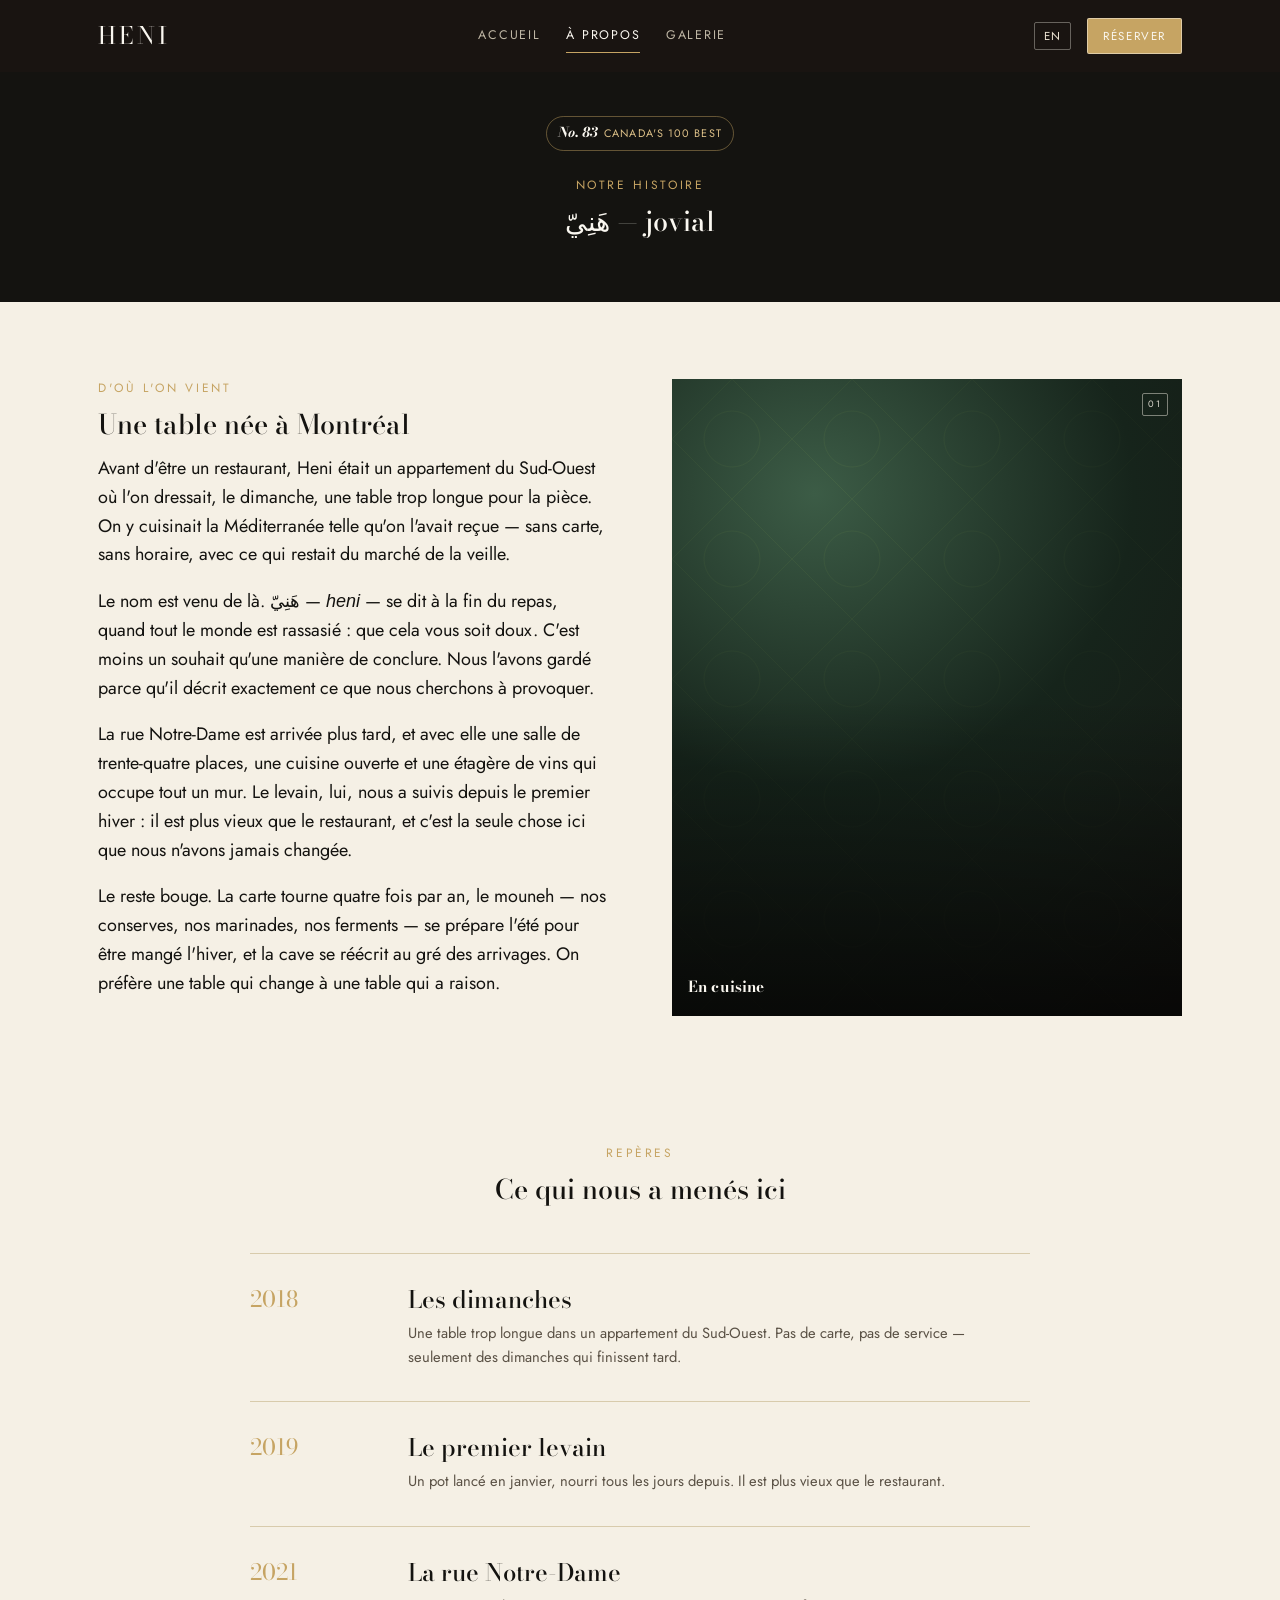
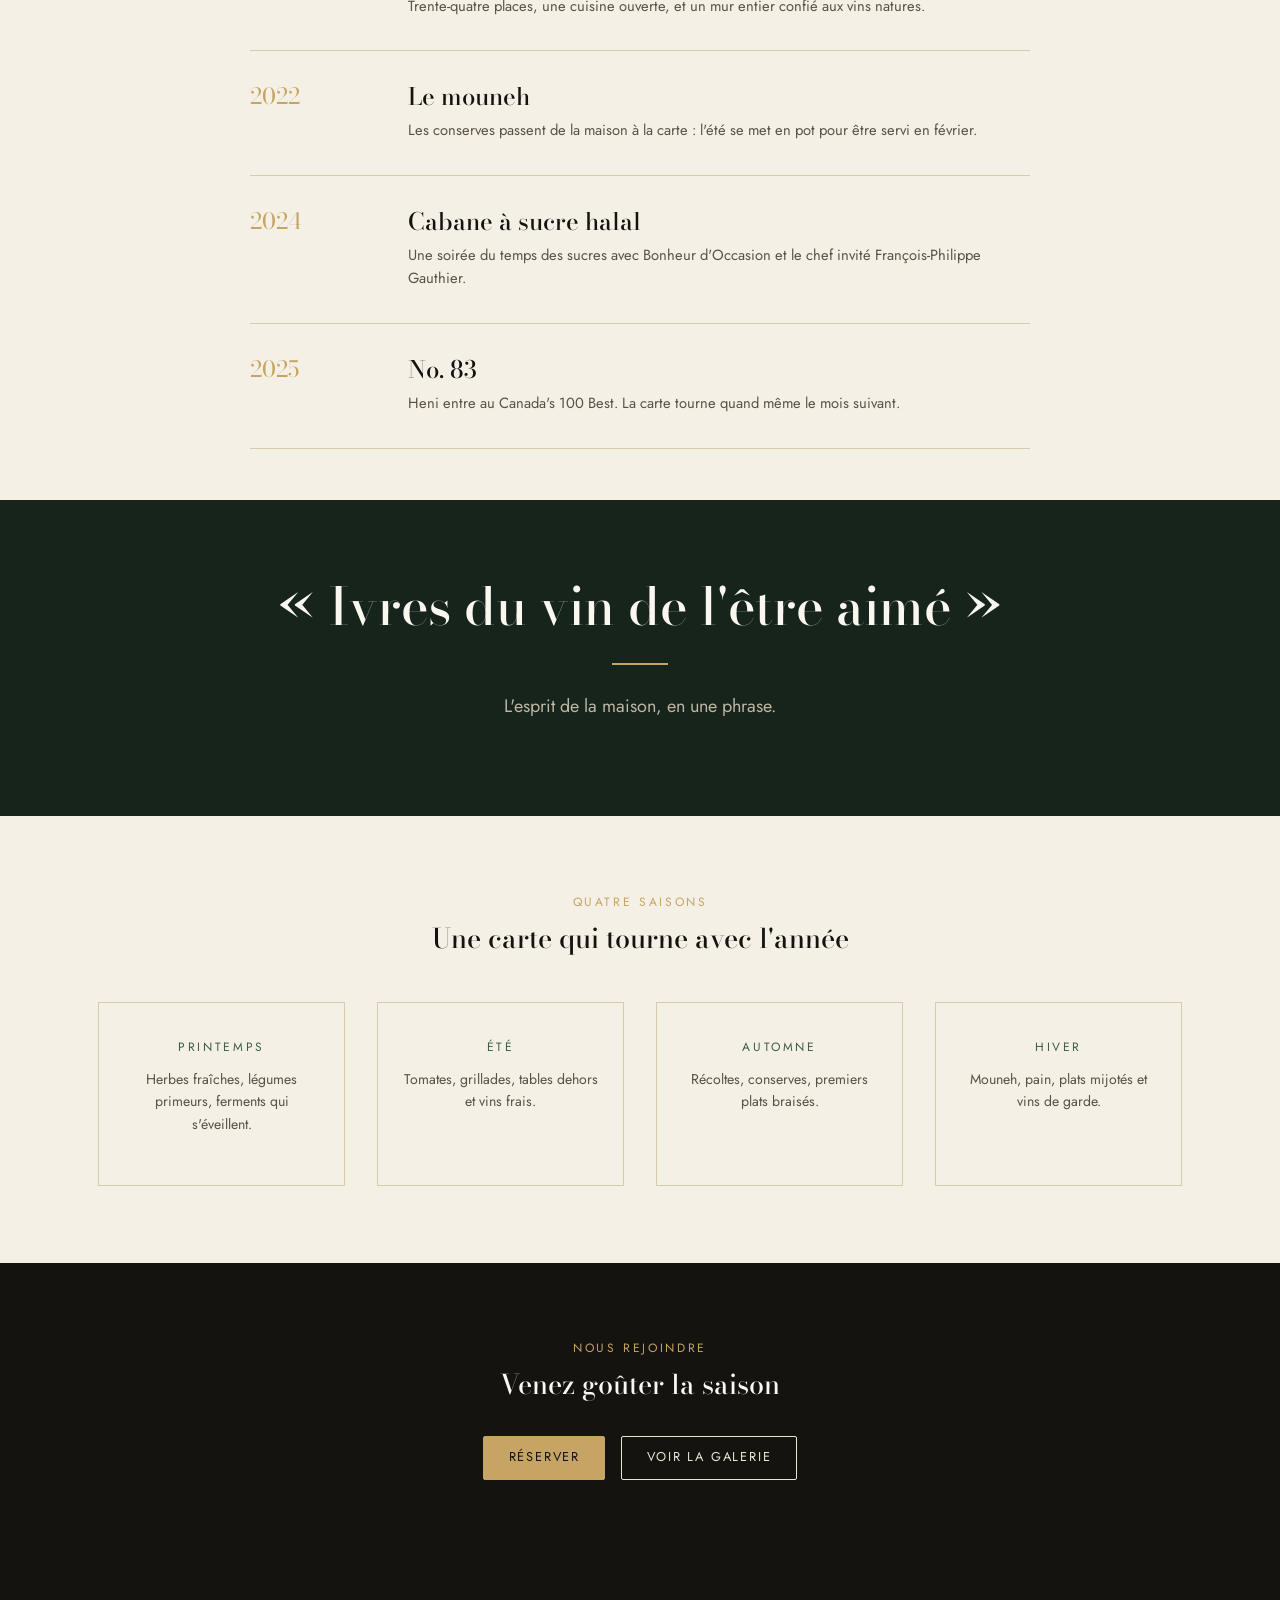
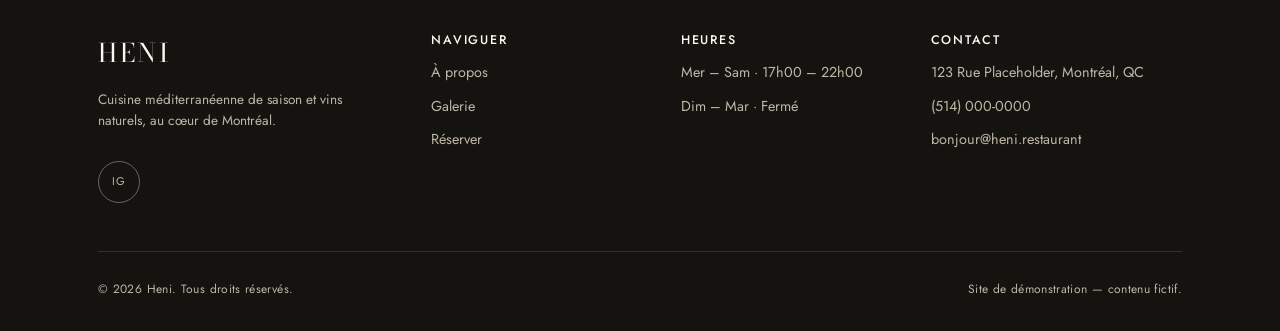
==== commit d1d454cf: "Reduce the demo to the three finished pages Remove menu.html, contact.html and reservations.html. Ea" ====
--- a/about.html
+++ b/about.html
@@ -17,14 +17,12 @@
       <a href="index.html" class="logo">HENI</a>
       <nav class="main-nav" id="main-nav">
         <a href="index.html"><span class="t-fr">Accueil</span><span class="t-en">Home</span></a>
-        <a href="menu.html"><span class="t-fr">Menu</span><span class="t-en">Menu</span></a>
         <a href="about.html" class="is-active"><span class="t-fr">À propos</span><span class="t-en">About</span></a>
         <a href="gallery.html"><span class="t-fr">Galerie</span><span class="t-en">Gallery</span></a>
-        <a href="contact.html"><span class="t-fr">Contact</span><span class="t-en">Contact</span></a>
       </nav>
       <div class="header-actions">
         <button class="lang-toggle" id="lang-toggle" type="button">EN</button>
-        <a href="reservations.html" class="btn btn-primary"><span class="t-fr">Réserver</span><span class="t-en">Reserve</span></a>
+        <a href="mailto:bonjour@heni.restaurant?subject=R%C3%A9servation" class="btn btn-primary"><span class="t-fr">Réserver</span><span class="t-en">Reserve</span></a>
         <button class="nav-toggle" id="nav-toggle" type="button" aria-label="Menu" aria-expanded="false">
           <span></span><span></span><span></span>
         </button>
@@ -177,8 +175,8 @@
         <span class="eyebrow"><span class="t-fr">Nous rejoindre</span><span class="t-en">Join Us</span></span>
         <h2><span class="t-fr">Venez goûter la saison</span><span class="t-en">Come Taste the Season</span></h2>
         <div class="hero-actions">
-          <a href="reservations.html" class="btn btn-primary"><span class="t-fr">Réserver</span><span class="t-en">Reserve</span></a>
-          <a href="menu.html" class="btn btn-outline"><span class="t-fr">Voir le menu</span><span class="t-en">View the Menu</span></a>
+          <a href="mailto:bonjour@heni.restaurant?subject=R%C3%A9servation" class="btn btn-primary"><span class="t-fr">Réserver</span><span class="t-en">Reserve</span></a>
+          <a href="gallery.html" class="btn btn-outline"><span class="t-fr">Voir la galerie</span><span class="t-en">See the Gallery</span></a>
         </div>
       </div>
     </section>
@@ -200,10 +198,9 @@
         <div class="footer-col">
           <h4><span class="t-fr">Naviguer</span><span class="t-en">Explore</span></h4>
           <ul>
-            <li><a href="menu.html">Menu</a></li>
             <li><a href="about.html"><span class="t-fr">À propos</span><span class="t-en">About</span></a></li>
             <li><a href="gallery.html"><span class="t-fr">Galerie</span><span class="t-en">Gallery</span></a></li>
-            <li><a href="reservations.html"><span class="t-fr">Réservations</span><span class="t-en">Reservations</span></a></li>
+            <li><a href="mailto:bonjour@heni.restaurant?subject=R%C3%A9servation"><span class="t-fr">Réserver</span><span class="t-en">Reserve</span></a></li>
           </ul>
         </div>
         <div class="footer-col">
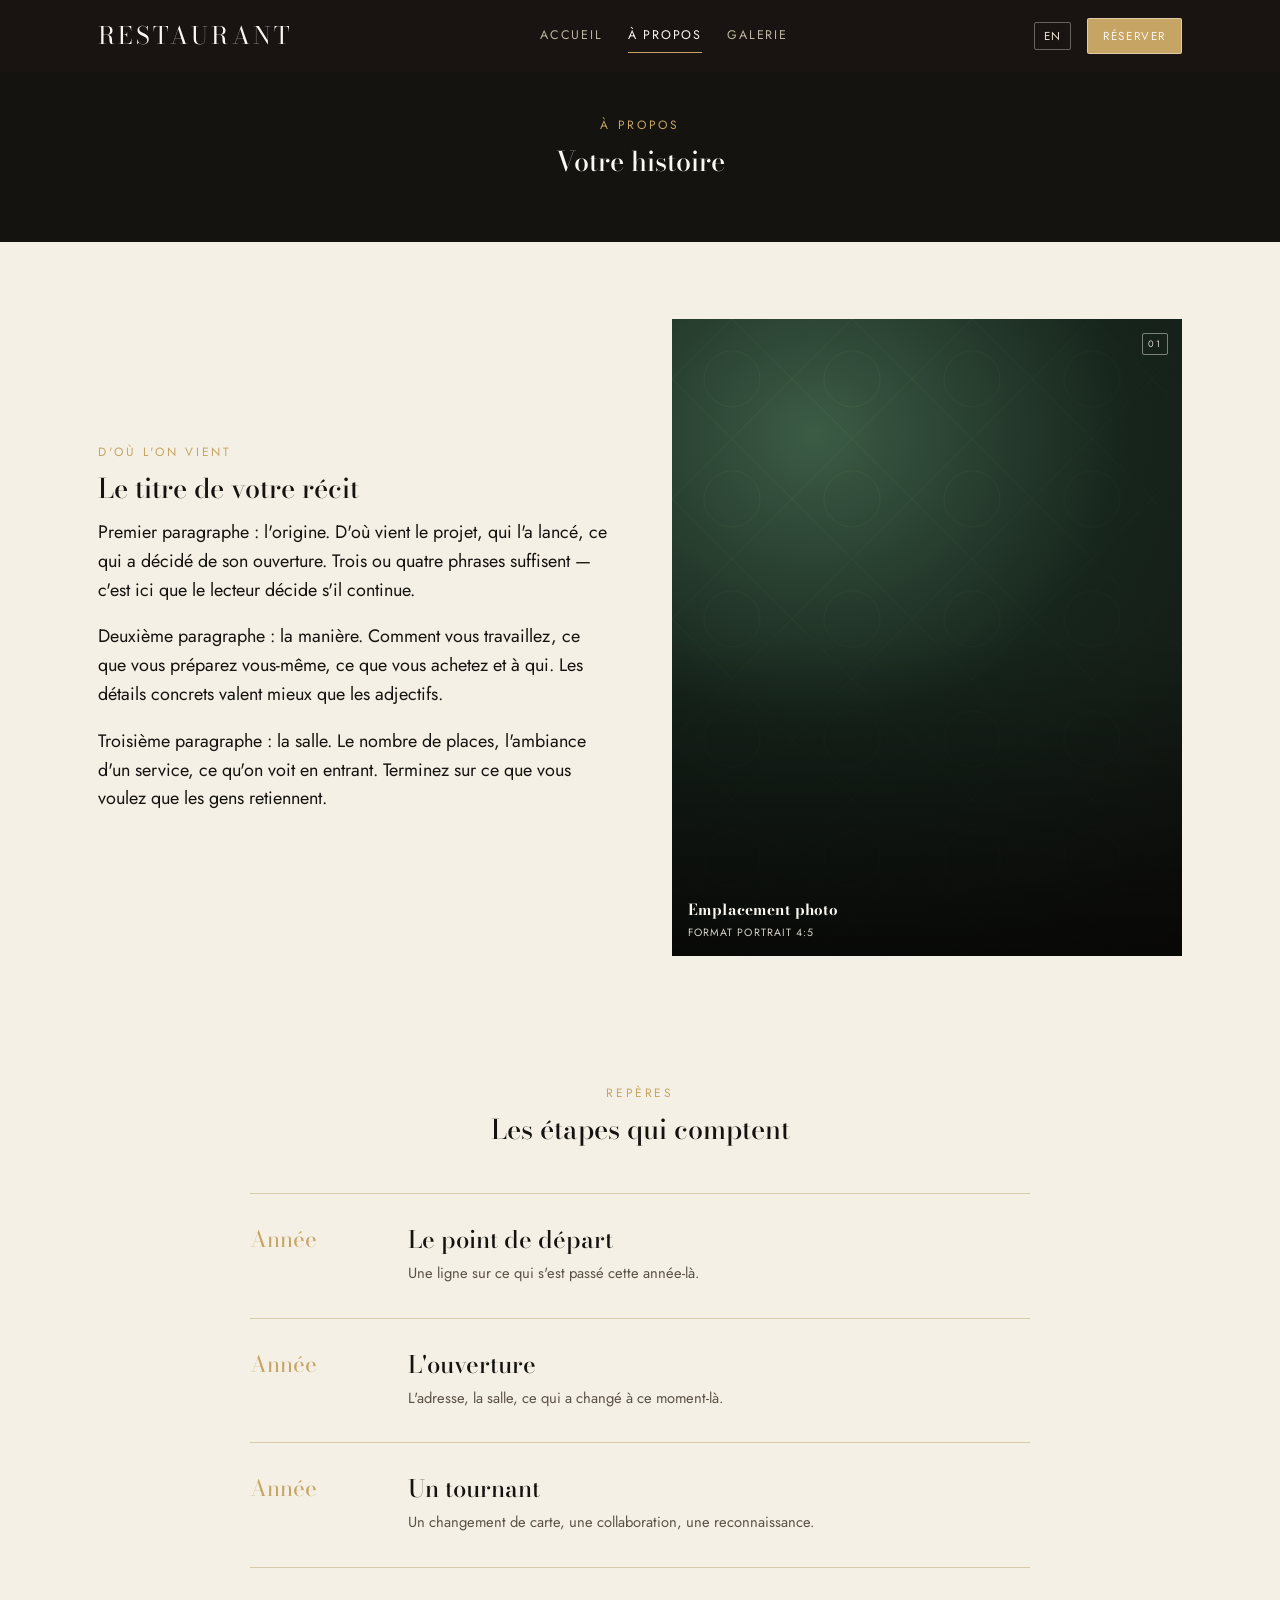
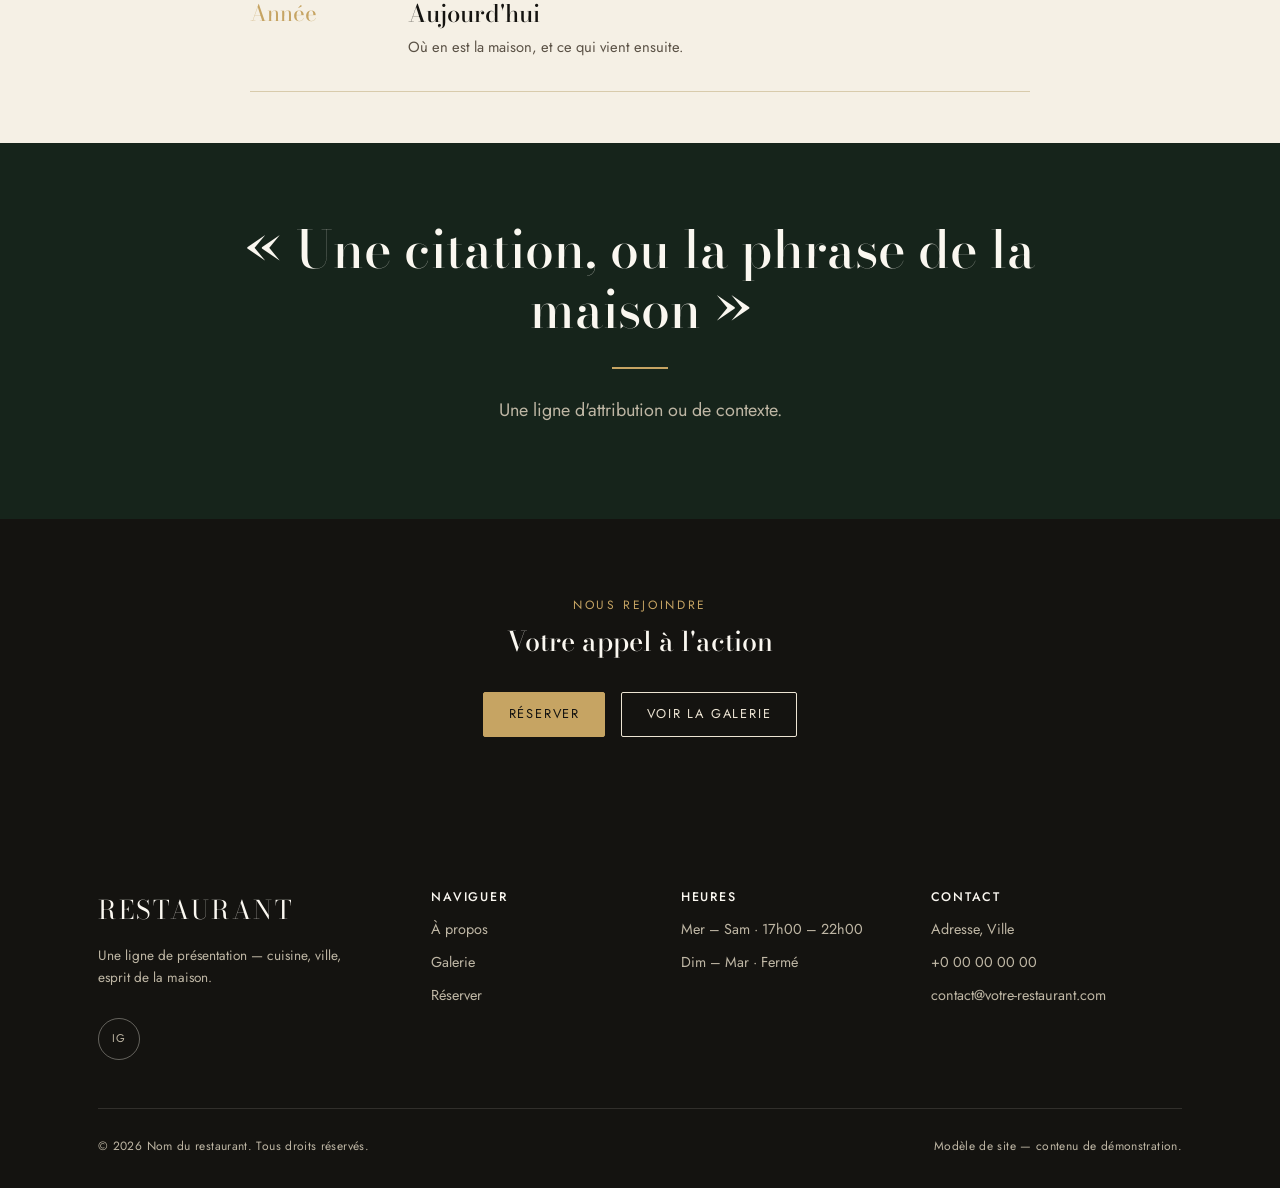
==== commit aa53a823: "Strip the real restaurant out and leave a neutral template The demo borrowed a real Montreal restaur" ====
--- a/about.html
+++ b/about.html
@@ -3,18 +3,18 @@
 <head>
   <meta charset="UTF-8" />
   <meta name="viewport" content="width=device-width, initial-scale=1" />
-  <title>À propos — Heni</title>
-  <meta name="description" content="L'histoire de Heni : &#x200E;هَنِيّ, jovial. Une cuisine méditerranéenne de saison née à Montréal." />
+  <title>À propos — Nom du restaurant</title>
+  <meta name="description" content="Page « à propos » d'un modèle de site pour restaurant — récit et repères à remplacer." />
   <link rel="preconnect" href="https://fonts.googleapis.com" />
   <link rel="preconnect" href="https://fonts.gstatic.com" crossorigin />
   <link href="https://fonts.googleapis.com/css2?family=Bodoni+Moda:ital,wght@0,400;0,500;0,600;1,400&family=Jost:wght@300;400;500;600&display=swap" rel="stylesheet" />
   <link rel="stylesheet" href="assets/css/style.css" />
 </head>
-<body data-title-fr="À propos — Heni" data-title-en="About — Heni">
+<body data-title-fr="À propos — Nom du restaurant" data-title-en="About — Restaurant Name">
 
   <header class="site-header">
     <div class="container header-inner">
-      <a href="index.html" class="logo">HENI</a>
+      <a href="index.html" class="logo">RESTAURANT</a>
       <nav class="main-nav" id="main-nav">
         <a href="index.html"><span class="t-fr">Accueil</span><span class="t-en">Home</span></a>
         <a href="about.html" class="is-active"><span class="t-fr">À propos</span><span class="t-en">About</span></a>
@@ -22,7 +22,7 @@
       </nav>
       <div class="header-actions">
         <button class="lang-toggle" id="lang-toggle" type="button">EN</button>
-        <a href="mailto:bonjour@heni.restaurant?subject=R%C3%A9servation" class="btn btn-primary"><span class="t-fr">Réserver</span><span class="t-en">Reserve</span></a>
+        <a href="mailto:contact@votre-restaurant.com?subject=R%C3%A9servation" class="btn btn-primary"><span class="t-fr">Réserver</span><span class="t-en">Reserve</span></a>
         <button class="nav-toggle" id="nav-toggle" type="button" aria-label="Menu" aria-expanded="false">
           <span></span><span></span><span></span>
         </button>
@@ -33,11 +33,8 @@
   <main>
     <section class="section--dark section--tight" style="padding-top: calc(var(--header-h) + 2rem);">
       <div class="container section-head--center">
-        <div class="badge-row">
-          <span class="badge"><strong>No. 83</strong> Canada's 100 Best</span>
-        </div>
-        <span class="eyebrow"><span class="t-fr">Notre histoire</span><span class="t-en">Our Story</span></span>
-        <h1>&#x200E;هَنِيّ — <span class="t-fr">jovial</span><span class="t-en">jovial</span></h1>
+        <span class="eyebrow"><span class="t-fr">À propos</span><span class="t-en">About</span></span>
+        <h1><span class="t-fr">Votre histoire</span><span class="t-en">Your Story</span></h1>
       </div>
     </section>
 
@@ -45,32 +42,25 @@
       <div class="container split">
         <div>
           <span class="eyebrow"><span class="t-fr">D'où l'on vient</span><span class="t-en">Where We Come From</span></span>
-          <h2><span class="t-fr">Une table née à Montréal</span><span class="t-en">A Table Born in Montreal</span></h2>
+          <h2><span class="t-fr">Le titre de votre récit</span><span class="t-en">The Heading of Your Story</span></h2>
           <p>
-            <span class="t-fr">Avant d'être un restaurant, Heni était un appartement du Sud-Ouest où l'on dressait, le dimanche, une table trop longue pour la pièce. On y cuisinait la Méditerranée telle qu'on l'avait reçue — sans carte, sans horaire, avec ce qui restait du marché de la veille.</span>
-            <span class="t-en">Before it was a restaurant, Heni was an apartment in the Sud-Ouest where, on Sundays, we set a table too long for the room. We cooked the Mediterranean as it had been handed to us — no menu, no set hour, with whatever was left from the previous day's market.</span>
+            <span class="t-fr">Premier paragraphe : l'origine. D'où vient le projet, qui l'a lancé, ce qui a décidé de son ouverture. Trois ou quatre phrases suffisent — c'est ici que le lecteur décide s'il continue.</span>
+            <span class="t-en">First paragraph: the origin. Where the project came from, who started it, what decided its opening. Three or four sentences is enough — this is where a reader decides whether to keep going.</span>
           </p>
           <p>
-            <span class="t-fr">Le nom est venu de là. &#x200E;هَنِيّ — <em>heni</em> — se dit à la fin du repas, quand tout le monde est rassasié : que cela vous soit doux. C'est moins un souhait qu'une manière de conclure. Nous l'avons gardé parce qu'il décrit exactement ce que nous cherchons à provoquer.</span>
-            <span class="t-en">The name came from there. &#x200E;هَنِيّ — <em>heni</em> — is said at the end of a meal, once everyone has had enough: may it sit sweetly with you. Less a wish than a way of closing. We kept it because it describes precisely what we are trying to produce.</span>
+            <span class="t-fr">Deuxième paragraphe : la manière. Comment vous travaillez, ce que vous préparez vous-même, ce que vous achetez et à qui. Les détails concrets valent mieux que les adjectifs.</span>
+            <span class="t-en">Second paragraph: the method. How you work, what you make yourself, what you buy and from whom. Concrete detail beats adjectives.</span>
           </p>
           <p>
-            <span class="t-fr">La rue Notre-Dame est arrivée plus tard, et avec elle une salle de trente-quatre places, une cuisine ouverte et une étagère de vins qui occupe tout un mur. Le levain, lui, nous a suivis depuis le premier hiver : il est plus vieux que le restaurant, et c'est la seule chose ici que nous n'avons jamais changée.</span>
-            <span class="t-en">Notre-Dame Street came later, and with it a thirty-four seat room, an open kitchen, and a wine shelf that takes up an entire wall. The levain followed us from that first winter: it is older than the restaurant, and it is the one thing here we have never changed.</span>
-          </p>
-          <p>
-            <span class="t-fr">Le reste bouge. La carte tourne quatre fois par an, le mouneh — nos conserves, nos marinades, nos ferments — se prépare l'été pour être mangé l'hiver, et la cave se réécrit au gré des arrivages. On préfère une table qui change à une table qui a raison.</span>
-            <span class="t-en">Everything else moves. The menu turns four times a year, the mouneh — our preserves, pickles and ferments — is put up in summer to be eaten in winter, and the cellar rewrites itself with each delivery. We would rather run a table that changes than a table that is right.</span>
+            <span class="t-fr">Troisième paragraphe : la salle. Le nombre de places, l'ambiance d'un service, ce qu'on voit en entrant. Terminez sur ce que vous voulez que les gens retiennent.</span>
+            <span class="t-en">Third paragraph: the room. How many seats, what a service feels like, what you see walking in. Close on whatever you want people to remember.</span>
           </p>
         </div>
         <div class="ph ph--green" style="--ph-ratio: 4/5;">
-          <img src="assets/img/kitchen.jpg" alt="La cuisine ouverte de Heni"
-               data-alt-fr="La cuisine ouverte de Heni"
-               data-alt-en="The open kitchen at Heni"
-               loading="lazy" decoding="async" />
           <span class="ph-tag">01</span>
           <div class="ph-label">
-            <strong><span class="t-fr">En cuisine</span><span class="t-en">In the Kitchen</span></strong>
+            <strong><span class="t-fr">Emplacement photo</span><span class="t-en">Photo slot</span></strong>
+            <span class="t-fr">Format portrait 4:5</span><span class="t-en">Portrait 4:5</span>
           </div>
         </div>
       </div>
@@ -80,49 +70,35 @@
       <div class="container">
         <div class="section-head section-head--center">
           <span class="eyebrow"><span class="t-fr">Repères</span><span class="t-en">Milestones</span></span>
-          <h2><span class="t-fr">Ce qui nous a menés ici</span><span class="t-en">What Brought Us Here</span></h2>
+          <h2><span class="t-fr">Les étapes qui comptent</span><span class="t-en">The Steps That Count</span></h2>
         </div>
         <div class="timeline">
           <div class="timeline-item">
-            <div class="timeline-year">2018</div>
+            <div class="timeline-year"><span class="t-fr">Année</span><span class="t-en">Year</span></div>
             <div class="timeline-body">
-              <h3><span class="t-fr">Les dimanches</span><span class="t-en">Sundays</span></h3>
-              <p><span class="t-fr">Une table trop longue dans un appartement du Sud-Ouest. Pas de carte, pas de service — seulement des dimanches qui finissent tard.</span><span class="t-en">A table too long for an apartment in the Sud-Ouest. No menu, no service — only Sundays that ended late.</span></p>
+              <h3><span class="t-fr">Le point de départ</span><span class="t-en">The Starting Point</span></h3>
+              <p><span class="t-fr">Une ligne sur ce qui s'est passé cette année-là.</span><span class="t-en">One line on what happened that year.</span></p>
             </div>
           </div>
           <div class="timeline-item">
-            <div class="timeline-year">2019</div>
+            <div class="timeline-year"><span class="t-fr">Année</span><span class="t-en">Year</span></div>
             <div class="timeline-body">
-              <h3><span class="t-fr">Le premier levain</span><span class="t-en">The First Levain</span></h3>
-              <p><span class="t-fr">Un pot lancé en janvier, nourri tous les jours depuis. Il est plus vieux que le restaurant.</span><span class="t-en">A jar started in January, fed every day since. It is older than the restaurant.</span></p>
+              <h3><span class="t-fr">L'ouverture</span><span class="t-en">The Opening</span></h3>
+              <p><span class="t-fr">L'adresse, la salle, ce qui a changé à ce moment-là.</span><span class="t-en">The address, the room, what changed at that point.</span></p>
             </div>
           </div>
           <div class="timeline-item">
-            <div class="timeline-year">2021</div>
+            <div class="timeline-year"><span class="t-fr">Année</span><span class="t-en">Year</span></div>
             <div class="timeline-body">
-              <h3><span class="t-fr">La rue Notre-Dame</span><span class="t-en">Notre-Dame Street</span></h3>
-              <p><span class="t-fr">Trente-quatre places, une cuisine ouverte, et un mur entier confié aux vins natures.</span><span class="t-en">Thirty-four seats, an open kitchen, and an entire wall given over to natural wine.</span></p>
+              <h3><span class="t-fr">Un tournant</span><span class="t-en">A Turning Point</span></h3>
+              <p><span class="t-fr">Un changement de carte, une collaboration, une reconnaissance.</span><span class="t-en">A change of menu, a collaboration, a recognition.</span></p>
             </div>
           </div>
           <div class="timeline-item">
-            <div class="timeline-year">2022</div>
+            <div class="timeline-year"><span class="t-fr">Année</span><span class="t-en">Year</span></div>
             <div class="timeline-body">
-              <h3><span class="t-fr">Le mouneh</span><span class="t-en">The Mouneh</span></h3>
-              <p><span class="t-fr">Les conserves passent de la maison à la carte : l'été se met en pot pour être servi en février.</span><span class="t-en">The preserves move from home to menu: summer is put up in jars to be served in February.</span></p>
-            </div>
-          </div>
-          <div class="timeline-item">
-            <div class="timeline-year">2024</div>
-            <div class="timeline-body">
-              <h3><span class="t-fr">Cabane à sucre halal</span><span class="t-en">Halal Sugar Shack</span></h3>
-              <p><span class="t-fr">Une soirée du temps des sucres avec Bonheur d'Occasion et le chef invité François-Philippe Gauthier.</span><span class="t-en">A sugaring-season dinner with Bonheur d'Occasion and guest chef François-Philippe Gauthier.</span></p>
-            </div>
-          </div>
-          <div class="timeline-item">
-            <div class="timeline-year">2025</div>
-            <div class="timeline-body">
-              <h3><span class="t-fr">No. 83</span><span class="t-en">No. 83</span></h3>
-              <p><span class="t-fr">Heni entre au Canada's 100 Best. La carte tourne quand même le mois suivant.</span><span class="t-en">Heni enters Canada's 100 Best. The menu turns the following month anyway.</span></p>
+              <h3><span class="t-fr">Aujourd'hui</span><span class="t-en">Today</span></h3>
+              <p><span class="t-fr">Où en est la maison, et ce qui vient ensuite.</span><span class="t-en">Where the house stands, and what comes next.</span></p>
             </div>
           </div>
         </div>
@@ -132,50 +108,23 @@
     <section class="section section--green">
       <div class="container section-head--center">
         <h2 style="font-size: var(--step-3); max-width: 30ch; margin-inline:auto;">
-          <span class="t-fr">«&nbsp;Ivres du vin de l'être aimé&nbsp;»</span>
-          <span class="t-en">"Drunk on the wine of the beloved"</span>
+          <span class="t-fr">«&nbsp;Une citation, ou la phrase de la maison&nbsp;»</span>
+          <span class="t-en">"A quotation, or the line of the house"</span>
         </h2>
         <hr class="divider divider--center" />
         <p style="max-width: 42ch; margin-inline:auto; color: var(--color-text-on-dark-muted);">
-          <span class="t-fr">L'esprit de la maison, en une phrase.</span>
-          <span class="t-en">The spirit of the house, in one line.</span>
+          <span class="t-fr">Une ligne d'attribution ou de contexte.</span>
+          <span class="t-en">A line of attribution or context.</span>
         </p>
-      </div>
-    </section>
-
-    <section class="section">
-      <div class="container">
-        <div class="section-head section-head--center">
-          <span class="eyebrow"><span class="t-fr">Quatre saisons</span><span class="t-en">Four Seasons</span></span>
-          <h2><span class="t-fr">Une carte qui tourne avec l'année</span><span class="t-en">A Menu That Turns With the Year</span></h2>
-        </div>
-        <div class="grid grid-4">
-          <div class="pillar">
-            <span class="eyebrow"><span class="t-fr">Printemps</span><span class="t-en">Spring</span></span>
-            <p class="menu-item-desc"><span class="t-fr">Herbes fraîches, légumes primeurs, ferments qui s'éveillent.</span><span class="t-en">Fresh herbs, early vegetables, ferments waking up.</span></p>
-          </div>
-          <div class="pillar">
-            <span class="eyebrow"><span class="t-fr">Été</span><span class="t-en">Summer</span></span>
-            <p class="menu-item-desc"><span class="t-fr">Tomates, grillades, tables dehors et vins frais.</span><span class="t-en">Tomatoes, grilling, tables outside and chilled wines.</span></p>
-          </div>
-          <div class="pillar">
-            <span class="eyebrow"><span class="t-fr">Automne</span><span class="t-en">Autumn</span></span>
-            <p class="menu-item-desc"><span class="t-fr">Récoltes, conserves, premiers plats braisés.</span><span class="t-en">Harvest, preserving, the first braises.</span></p>
-          </div>
-          <div class="pillar">
-            <span class="eyebrow"><span class="t-fr">Hiver</span><span class="t-en">Winter</span></span>
-            <p class="menu-item-desc"><span class="t-fr">Mouneh, pain, plats mijotés et vins de garde.</span><span class="t-en">Mouneh, bread, slow-cooked dishes and cellared wines.</span></p>
-          </div>
-        </div>
       </div>
     </section>
 
     <section class="section section--dark">
       <div class="container section-head--center">
         <span class="eyebrow"><span class="t-fr">Nous rejoindre</span><span class="t-en">Join Us</span></span>
-        <h2><span class="t-fr">Venez goûter la saison</span><span class="t-en">Come Taste the Season</span></h2>
-        <div class="hero-actions">
-          <a href="mailto:bonjour@heni.restaurant?subject=R%C3%A9servation" class="btn btn-primary"><span class="t-fr">Réserver</span><span class="t-en">Reserve</span></a>
+        <h2><span class="t-fr">Votre appel à l'action</span><span class="t-en">Your Call to Action</span></h2>
+        <div class="hero-actions" style="justify-content:center;">
+          <a href="mailto:contact@votre-restaurant.com?subject=R%C3%A9servation" class="btn btn-primary"><span class="t-fr">Réserver</span><span class="t-en">Reserve</span></a>
           <a href="gallery.html" class="btn btn-outline"><span class="t-fr">Voir la galerie</span><span class="t-en">See the Gallery</span></a>
         </div>
       </div>
@@ -186,13 +135,13 @@
     <div class="container">
       <div class="footer-grid">
         <div>
-          <div class="footer-logo">HENI</div>
+          <div class="footer-logo">RESTAURANT</div>
           <p class="footer-tagline">
-            <span class="t-fr">Cuisine méditerranéenne de saison et vins naturels, au cœur de Montréal.</span>
-            <span class="t-en">Seasonal Mediterranean cooking and natural wine, in the heart of Montreal.</span>
+            <span class="t-fr">Une ligne de présentation — cuisine, ville, esprit de la maison.</span>
+            <span class="t-en">A one-line introduction — kitchen, city, spirit of the house.</span>
           </p>
           <div class="social-row">
-            <a href="https://instagram.com/heni.restaurant" target="_blank" rel="noopener" aria-label="Instagram">IG</a>
+            <a href="#" aria-label="Instagram">IG</a>
           </div>
         </div>
         <div class="footer-col">
@@ -200,7 +149,7 @@
           <ul>
             <li><a href="about.html"><span class="t-fr">À propos</span><span class="t-en">About</span></a></li>
             <li><a href="gallery.html"><span class="t-fr">Galerie</span><span class="t-en">Gallery</span></a></li>
-            <li><a href="mailto:bonjour@heni.restaurant?subject=R%C3%A9servation"><span class="t-fr">Réserver</span><span class="t-en">Reserve</span></a></li>
+            <li><a href="mailto:contact@votre-restaurant.com?subject=R%C3%A9servation"><span class="t-fr">Réserver</span><span class="t-en">Reserve</span></a></li>
           </ul>
         </div>
         <div class="footer-col">
@@ -213,15 +162,15 @@
         <div class="footer-col">
           <h4>Contact</h4>
           <ul>
-            <li>123 Rue Placeholder, Montréal, QC</li>
-            <li><a href="tel:+15140000000">(514) 000-0000</a></li>
-            <li><a href="mailto:bonjour@heni.restaurant">bonjour@heni.restaurant</a></li>
+            <li><span class="t-fr">Adresse, Ville</span><span class="t-en">Address, City</span></li>
+            <li><a href="tel:+10000000000">+0 00 00 00 00</a></li>
+            <li><a href="mailto:contact@votre-restaurant.com">contact@votre-restaurant.com</a></li>
           </ul>
         </div>
       </div>
       <div class="footer-bottom">
-        <span>&copy; <span id="footer-year"></span> Heni. <span class="t-fr">Tous droits réservés.</span><span class="t-en">All rights reserved.</span></span>
-        <span><span class="t-fr">Site de démonstration — contenu fictif.</span><span class="t-en">Demonstration site — fictional content.</span></span>
+        <span>&copy; <span id="footer-year"></span> <span class="t-fr">Nom du restaurant</span><span class="t-en">Restaurant Name</span>. <span class="t-fr">Tous droits réservés.</span><span class="t-en">All rights reserved.</span></span>
+        <span><span class="t-fr">Modèle de site — contenu de démonstration.</span><span class="t-en">Site template — demonstration content.</span></span>
       </div>
     </div>
   </footer>
--- a/assets/css/style.css
+++ b/assets/css/style.css
@@ -1,5 +1,5 @@
 /* ==========================================================================
-   HENI — Design tokens
+   Design tokens
    ========================================================================== */
 
 :root {
@@ -389,18 +389,24 @@
   overflow: hidden;
 }
 
+/* <picture> is inline by default, which leaves the img's height: 100% with no
+   definite parent to resolve against. */
+.hero-media picture {
+  display: block;
+  width: 100%;
+  height: 100%;
+}
+
 .hero-media img {
   width: 100%;
   height: 100%;
   object-fit: cover;
   opacity: 0;
-  transform: scale(1.06);
-  transition: opacity var(--ease) 1.2s, transform var(--ease) 8s;
+  transition: opacity var(--ease) 1.2s;
 }
 
 .hero-media img.is-loaded {
   opacity: 1;
-  transform: scale(1);
 }
 
 .hero-media::after {
@@ -556,7 +562,9 @@
   background: linear-gradient(0deg, rgba(0,0,0,0.6) 0%, rgba(0,0,0,0) 50%);
 }
 
-/* The photo itself — covers the gradient once it loads */
+/* The photo itself — covers the gradient once it loads.
+   --py is driven by the parallax script; the oversize scale gives it room to
+   travel without ever exposing an edge. */
 .ph img {
   position: absolute;
   inset: 0;
@@ -565,6 +573,18 @@
   object-fit: cover;
   opacity: 0;
   transition: opacity var(--ease) 0.7s, transform var(--ease) 0.9s;
+}
+
+.band .ph img,
+.hero-media img {
+  transform: translate3d(0, var(--py, 0px), 0) scale(var(--ps, 1));
+  will-change: transform;
+}
+
+html.js-parallax .band .ph img,
+html.js-parallax .hero-media img {
+  --ps: 1.18;
+  transition: opacity var(--ease) 0.7s;
 }
 
 .ph img.is-loaded {
@@ -765,6 +785,27 @@
 }
 
 /* ==========================================================================
+   Text reveal — elements rise into place as their section is reached.
+   The hidden state is applied only once the script has added .js-reveal, so
+   the text stays visible if JavaScript never runs. The whole block is skipped
+   for readers who ask for reduced motion.
+   ========================================================================== */
+
+@media (prefers-reduced-motion: no-preference) {
+  html.js-reveal [data-reveal] {
+    opacity: 0;
+    transform: translateY(20px);
+  }
+
+  html.js-reveal [data-reveal].is-revealed {
+    opacity: 1;
+    transform: none;
+    transition: opacity 0.75s var(--ease), transform 0.75s var(--ease);
+    transition-delay: var(--reveal-delay, 0ms);
+  }
+}
+
+/* ==========================================================================
    Timeline
    ========================================================================== */
 
@@ -1173,6 +1214,35 @@
   .showcase .c4, .showcase .c6 { grid-column: span 2; }
 }
 
+/* Portrait viewports take the hero's 3:4 crop shape, so the wordmark inside
+   the photograph is never cut. Matched to the <picture> source, which swaps
+   to that crop on shape rather than width — a portrait tablet needs it as
+   much as a phone. */
+@media (max-width: 700px), (max-width: 1024px) and (orientation: portrait) {
+  .hero {
+    min-height: 0;
+    aspect-ratio: 3 / 4;
+  }
+}
+
+/* Phones also lose the cinematic band ratio, which would otherwise leave a
+   170px letterbox slot. */
+@media (max-width: 700px) {
+  .band {
+    --ph-ratio: 4 / 3;
+  }
+
+  .band .ph {
+    min-height: 0;
+  }
+
+  /* The shortened hero already shows the next section, so the scroll cue is
+     redundant — and it lands on top of the photograph's own contact line. */
+  .hero-scroll {
+    display: none;
+  }
+}
+
 @media (max-width: 640px) {
   .grid-3, .grid-4 { grid-template-columns: 1fr; }
   .footer-grid { grid-template-columns: 1fr; gap: 2rem; }
